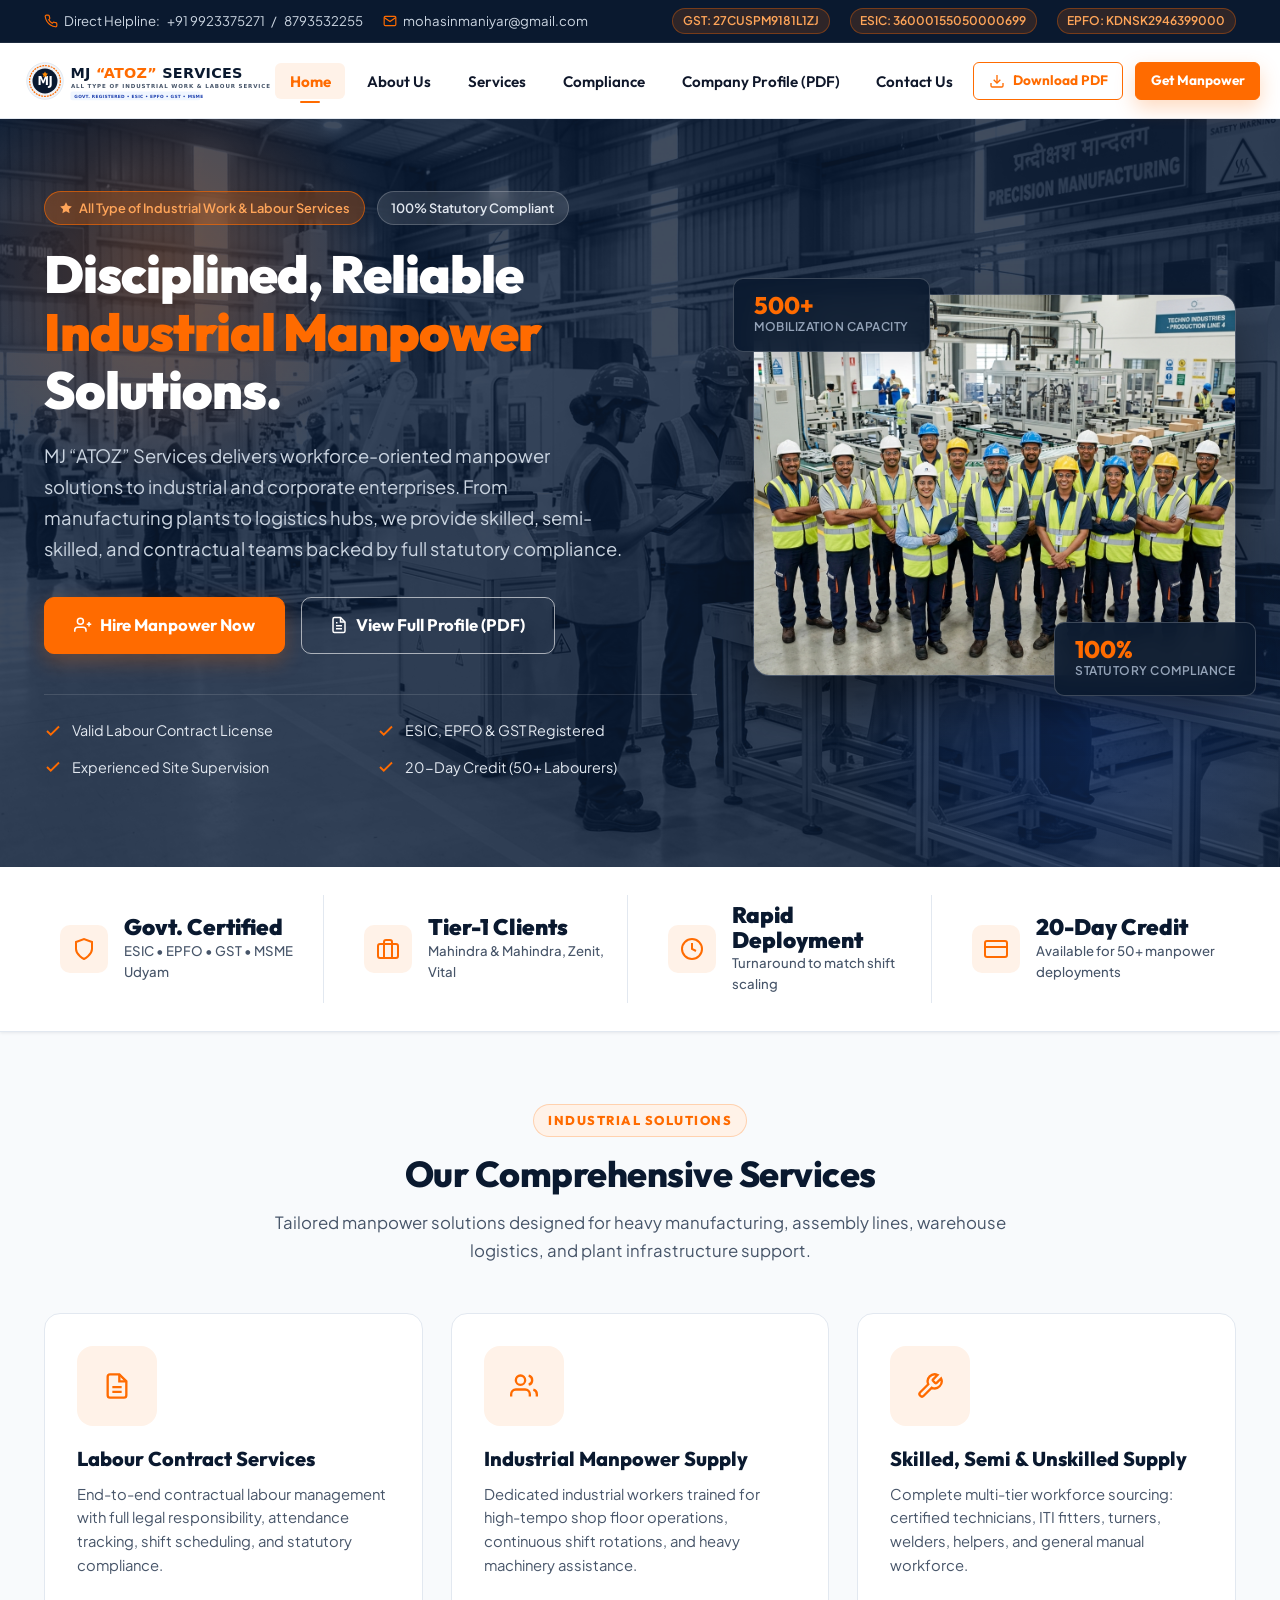
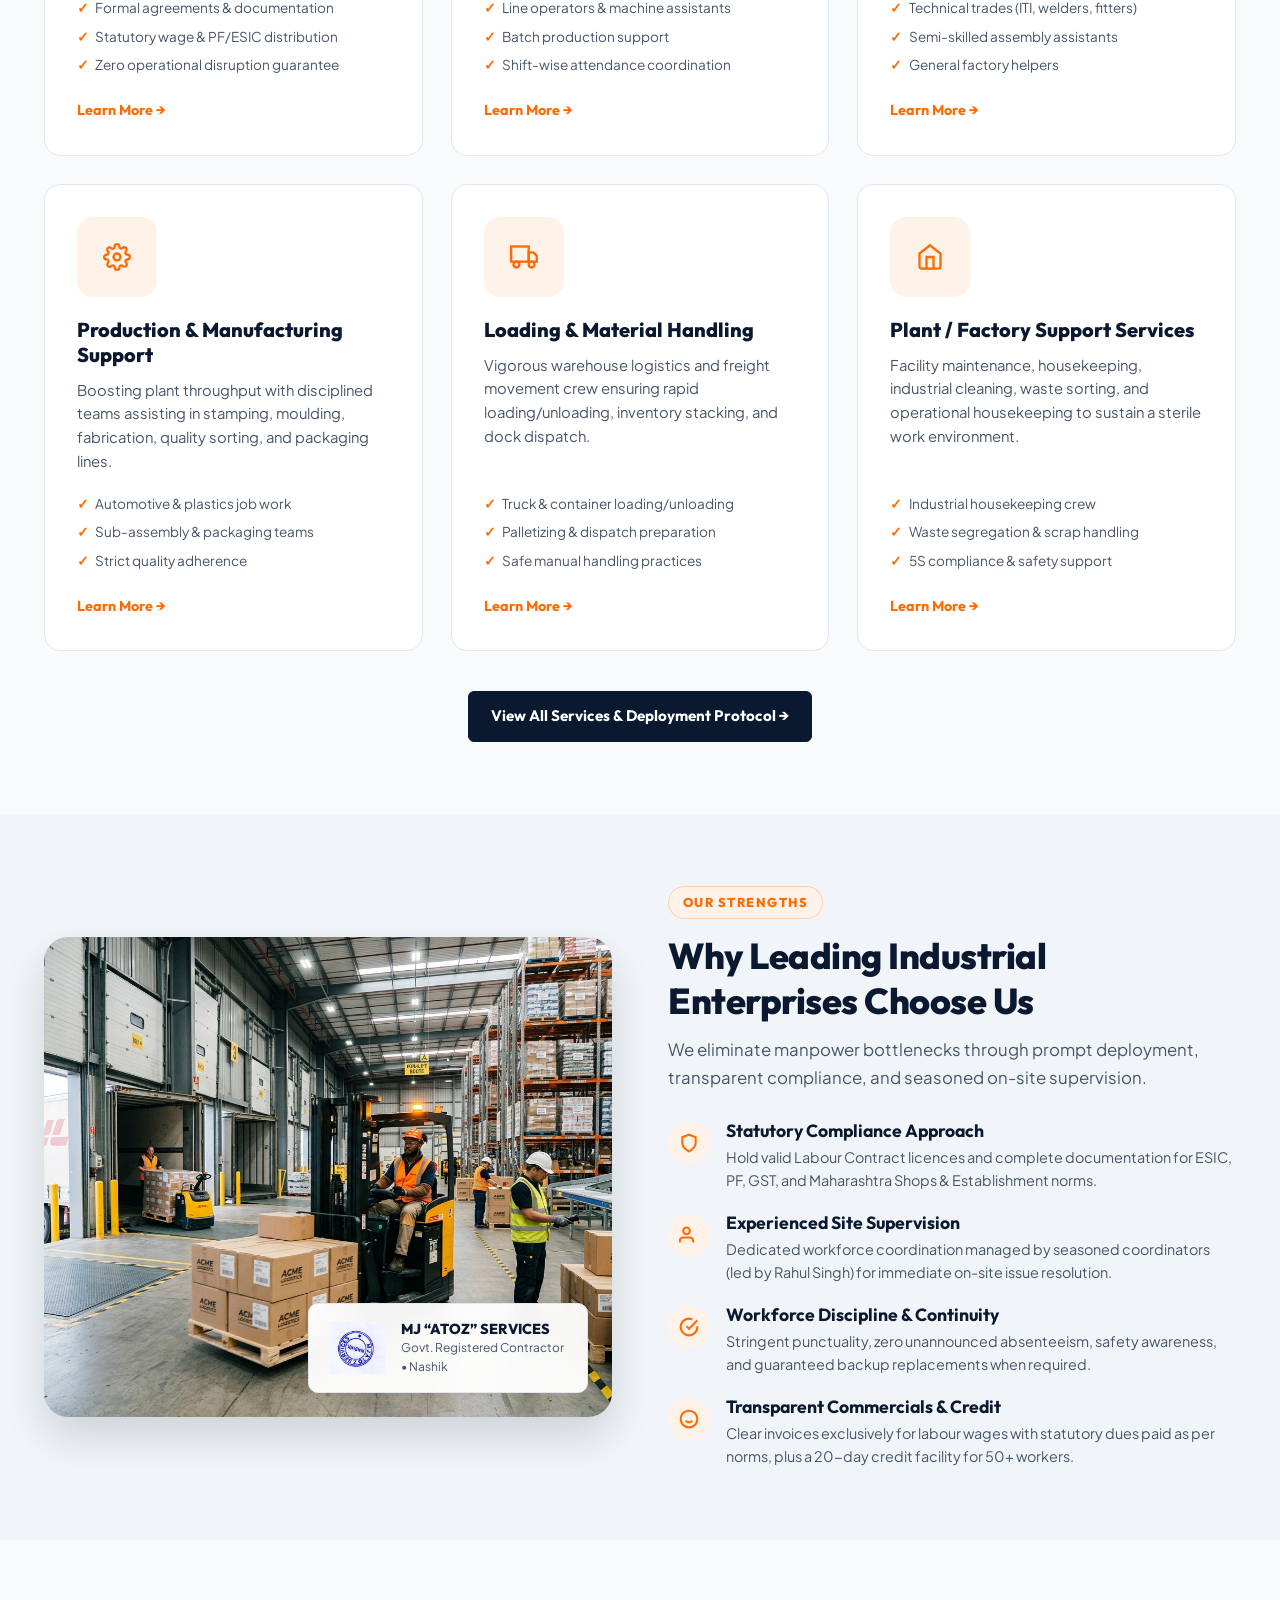
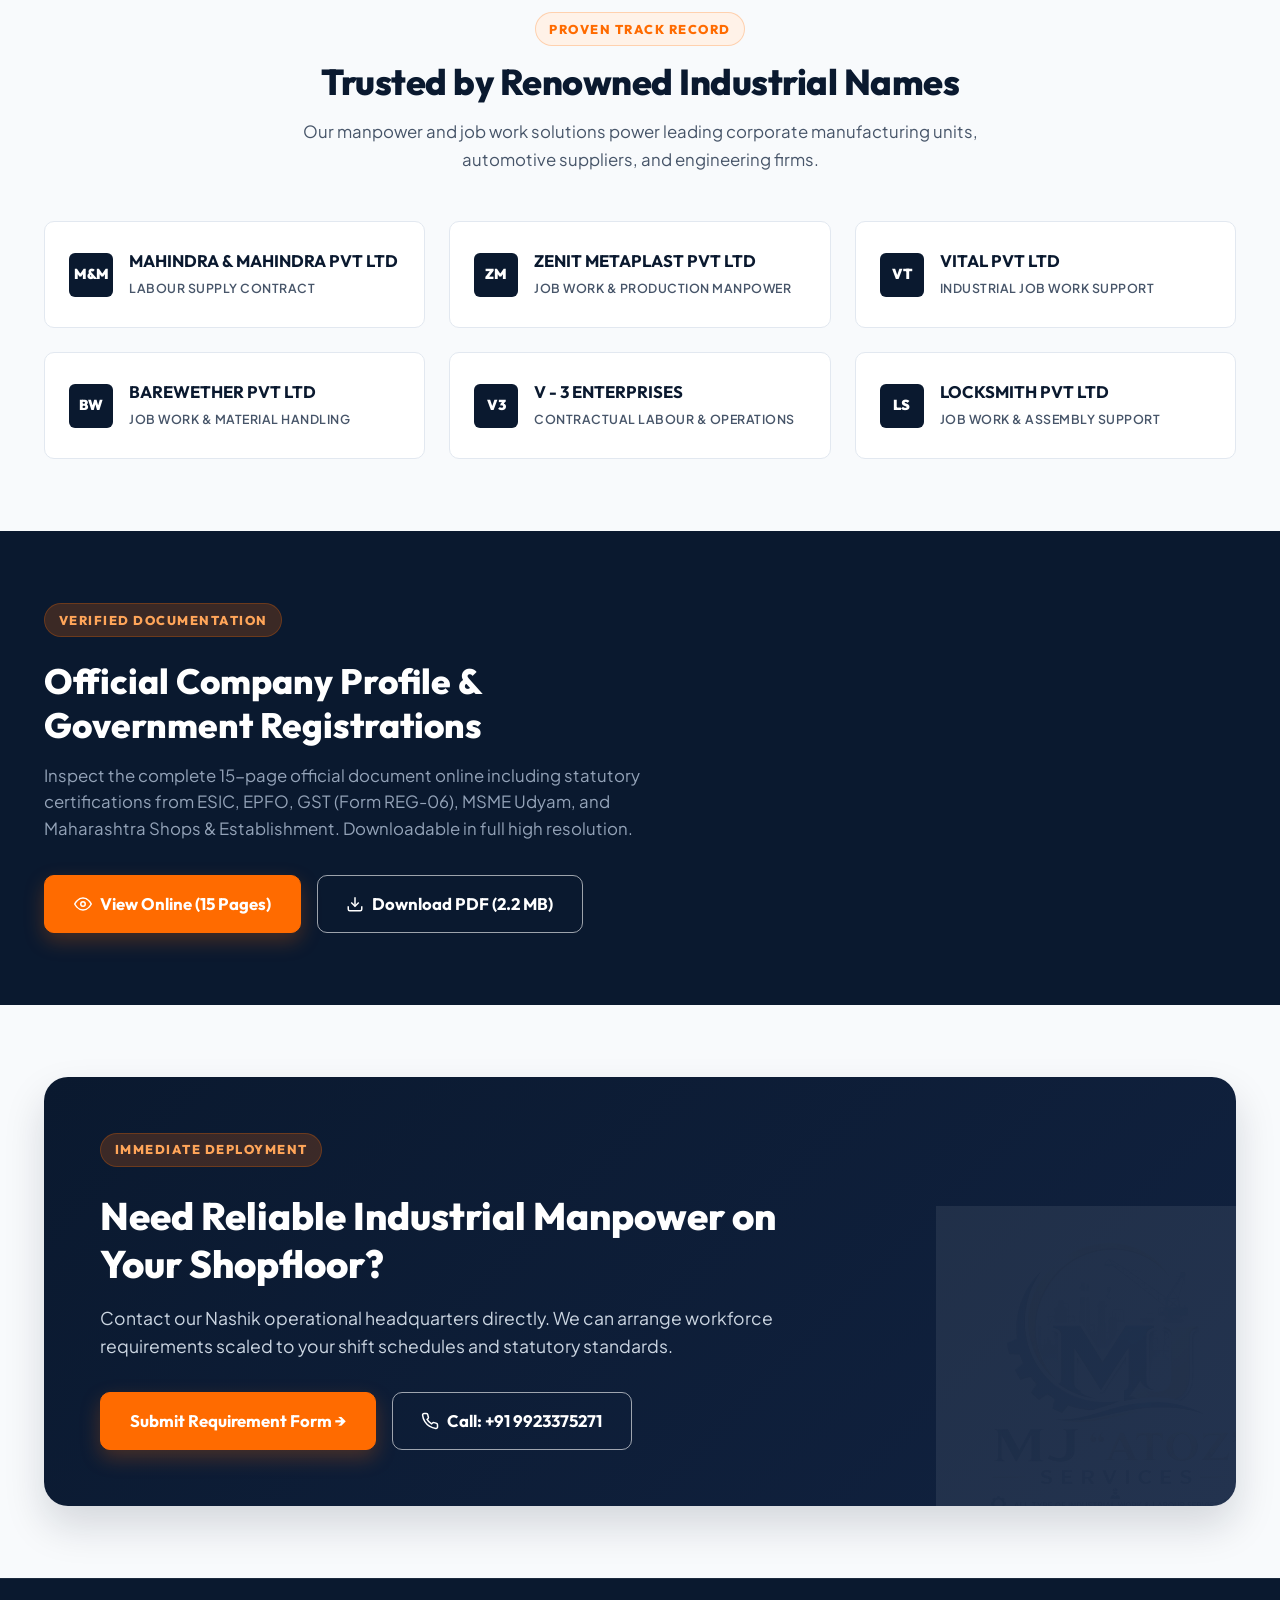
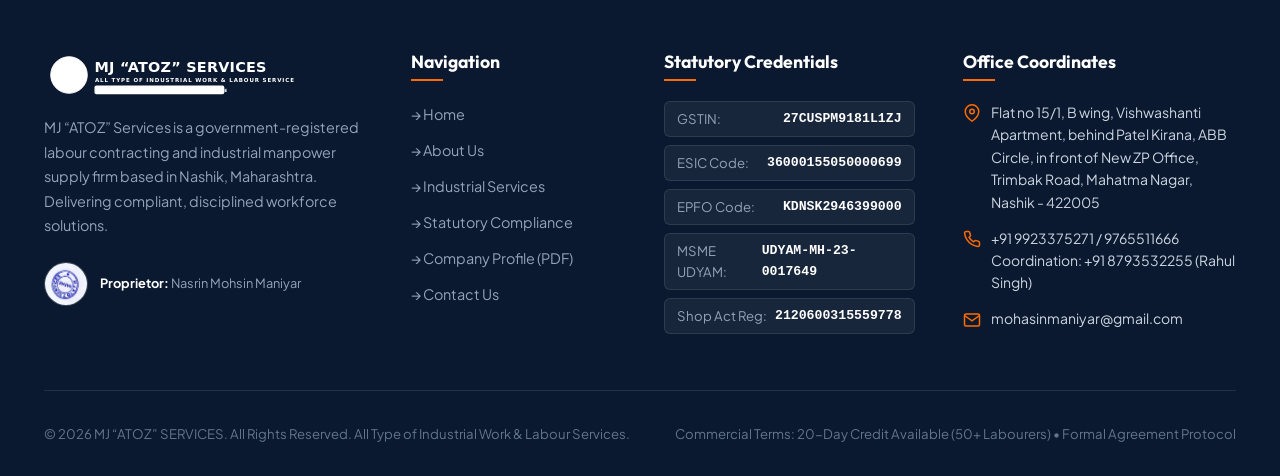
==== index.html @ 24a5f083 "first commit" ====
<!DOCTYPE html>
<html lang="en">
<head>
  <meta charset="UTF-8">
  <meta name="viewport" content="width=device-width, initial-scale=1.0">
  <title>MJ ATOZ SERVICES | All Type of Industrial Work &amp; Labour Services</title>
  <meta name="description" content="MJ ATOZ Services is a premier labour contract and manpower solutions provider based in Nashik, Maharashtra. Offering skilled, semi-skilled, manufacturing, material handling, and statutory compliant workforce.">
  <link rel="icon" type="image/svg+xml" href="assets/images/favicon.svg">
  <link rel="stylesheet" href="assets/css/style.css">
</head>
<body>

  <!-- Top Info Bar -->
  <div class="top-bar">
    <div class="container">
      <div class="top-bar-left">
        <span class="top-bar-item">
          <svg viewBox="0 0 24 24" fill="none" stroke="currentColor" stroke-width="2"><path d="M22 16.92v3a2 2 0 0 1-2.18 2 19.79 19.79 0 0 1-8.63-3.07 19.5 19.5 0 0 1-6-6 19.79 19.79 0 0 1-3.07-8.67A2 2 0 0 1 4.11 2h3a2 2 0 0 1 2 1.72 12.84 12.84 0 0 0 .7 2.81 2 2 0 0 1-.45 2.11L8.09 9.91a16 16 0 0 0 6 6l1.27-1.27a2 2 0 0 1 2.11-.45 12.84 12.84 0 0 0 2.81.7A2 2 0 0 1 22 16.92z"/></svg>
          Direct Helpline: <a href="tel:+919923375271">+91 9923375271</a> / <a href="tel:+918793532255">8793532255</a>
        </span>
        <span class="top-bar-item">
          <svg viewBox="0 0 24 24" fill="none" stroke="currentColor" stroke-width="2"><path d="M4 4h16c1.1 0 2 .9 2 2v12c0 1.1-.9 2-2 2H4c-1.1 0-2-.9-2-2V6c0-1.1.9-2 2-2z"/><polyline points="22,6 12,13 2,6"/></svg>
          <a href="mailto:mohasinmaniyar@gmail.com">mohasinmaniyar@gmail.com</a>
        </span>
      </div>
      <div class="top-bar-right">
        <span class="top-badge">GST: 27CUSPM9181L1ZJ</span>
        <span class="top-badge">ESIC: 36000155050000699</span>
        <span class="top-badge">EPFO: KDNSK2946399000</span>
      </div>
    </div>
  </div>

  <!-- Main Navigation -->
  <header class="site-header">
    <div class="container header-inner">
      <a href="index.html" class="brand-logo" aria-label="MJ ATOZ Services Home">
        <img src="assets/images/logo.svg" alt="MJ ATOZ Services Logo" width="260" height="50">
      </a>

      <nav aria-label="Main Navigation">
        <ul class="nav-menu">
          <li><a href="index.html" class="nav-link active">Home</a></li>
          <li><a href="about.html" class="nav-link">About Us</a></li>
          <li><a href="services.html" class="nav-link">Services</a></li>
          <li><a href="compliance.html" class="nav-link">Compliance</a></li>
          <li><a href="company-profile.html" class="nav-link">Company Profile (PDF)</a></li>
          <li><a href="contact.html" class="nav-link">Contact Us</a></li>
        </ul>
      </nav>

      <div class="nav-cta">
        <a href="assets/docs/MJ_AtoZ_Services_Company_Profile.pdf" download="MJ_AtoZ_Services_Company_Profile.pdf" class="btn btn-sm btn-outline-primary" title="Download Official PDF Profile">
          <svg width="16" height="16" viewBox="0 0 24 24" fill="none" stroke="currentColor" stroke-width="2"><path d="M21 15v4a2 2 0 0 1-2 2H5a2 2 0 0 1-2-2v-4"/><polyline points="7 10 12 15 17 10"/><line x1="12" y1="15" x2="12" y2="3"/></svg>
          Download PDF
        </a>
        <a href="contact.html" class="btn btn-sm btn-primary">Get Manpower</a>
      </div>

      <button type="button" class="mobile-nav-toggle" id="mobileToggle" aria-label="Open Navigation Menu">
        <svg viewBox="0 0 24 24" fill="none" stroke="currentColor" stroke-width="2"><line x1="3" y1="12" x2="21" y2="12"/><line x1="3" y1="6" x2="21" y2="6"/><line x1="3" y1="18" x2="21" y2="18"/></svg>
      </button>
    </div>
  </header>

  <!-- Mobile Navigation Drawer -->
  <div class="drawer-overlay" id="drawerOverlay"></div>
  <aside class="mobile-drawer" id="mobileDrawer">
    <div class="mobile-drawer-header">
      <img src="assets/images/logo.svg" alt="MJ ATOZ Services Logo" style="height: 38px;">
      <button class="mobile-close-btn" id="mobileClose" aria-label="Close Navigation Menu">&times;</button>
    </div>
    <ul class="mobile-nav-list">
      <li><a href="index.html" class="nav-link active">Home</a></li>
      <li><a href="about.html" class="nav-link">About Us</a></li>
      <li><a href="services.html" class="nav-link">Services</a></li>
      <li><a href="compliance.html" class="nav-link">Compliance &amp; Certificates</a></li>
      <li><a href="company-profile.html" class="nav-link">Company Profile (PDF)</a></li>
      <li><a href="contact.html" class="nav-link">Contact Us</a></li>
    </ul>
    <div style="margin-top: auto; display: flex; flex-direction: column; gap: 0.75rem;">
      <a href="assets/docs/MJ_AtoZ_Services_Company_Profile.pdf" download class="btn btn-outline-primary" style="width: 100%;">
        Download Company Profile (PDF)
      </a>
      <a href="contact.html" class="btn btn-primary" style="width: 100%;">
        Request Manpower
      </a>
    </div>
  </aside>

  <!-- Main Content -->
  <main>
    <!-- Hero Section -->
    <section class="hero-section">
      <img src="assets/images/hero-plant.jpg" alt="Industrial Manufacturing Floor" class="hero-bg-overlay">
      <div class="hero-glow-1"></div>
      <div class="hero-glow-2"></div>

      <div class="container hero-grid">
        <div class="hero-content">
          <div class="hero-badge-row">
            <span class="hero-badge highlight">
              <svg width="14" height="14" viewBox="0 0 24 24" fill="currentColor"><path d="M12 2l3.09 6.26L22 9.27l-5 4.87 1.18 6.88L12 17.77l-6.18 3.25L7 14.14 2 9.27l6.91-1.01L12 2z"/></svg>
              All Type of Industrial Work &amp; Labour Services
            </span>
            <span class="hero-badge">100% Statutory Compliant</span>
          </div>

          <h1 class="hero-title">
            Disciplined, Reliable <span>Industrial Manpower</span> Solutions.
          </h1>

          <p class="hero-desc">
            MJ “ATOZ” Services delivers workforce-oriented manpower solutions to industrial and corporate enterprises. From manufacturing plants to logistics hubs, we provide skilled, semi-skilled, and contractual teams backed by full statutory compliance.
          </p>

          <div class="hero-actions">
            <a href="contact.html" class="btn btn-lg btn-primary">
              <svg width="18" height="18" viewBox="0 0 24 24" fill="none" stroke="currentColor" stroke-width="2"><path d="M16 21v-2a4 4 0 0 0-4-4H5a4 4 0 0 0-4 4v2"/><circle cx="8.5" cy="7" r="4"/><line x1="20" y1="8" x2="20" y2="14"/><line x1="23" y1="11" x2="17" y2="11"/></svg>
              Hire Manpower Now
            </a>
            <a href="company-profile.html" class="btn btn-lg btn-outline-white">
              <svg width="18" height="18" viewBox="0 0 24 24" fill="none" stroke="currentColor" stroke-width="2"><path d="M14 2H6a2 2 0 0 0-2 2v16a2 2 0 0 0 2 2h12a2 2 0 0 0 2-2V8z"/><polyline points="14 2 14 8 20 8"/><line x1="16" y1="13" x2="8" y2="13"/><line x1="16" y1="17" x2="8" y2="17"/><polyline points="10 9 9 9 8 9"/></svg>
              View Full Profile (PDF)
            </a>
          </div>

          <div class="hero-features-list">
            <div class="hero-feat-item">
              <svg viewBox="0 0 24 24" fill="none" stroke="currentColor" stroke-width="2.5"><polyline points="20 6 9 17 4 12"/></svg>
              <span>Valid Labour Contract License</span>
            </div>
            <div class="hero-feat-item">
              <svg viewBox="0 0 24 24" fill="none" stroke="currentColor" stroke-width="2.5"><polyline points="20 6 9 17 4 12"/></svg>
              <span>ESIC, EPFO &amp; GST Registered</span>
            </div>
            <div class="hero-feat-item">
              <svg viewBox="0 0 24 24" fill="none" stroke="currentColor" stroke-width="2.5"><polyline points="20 6 9 17 4 12"/></svg>
              <span>Experienced Site Supervision</span>
            </div>
            <div class="hero-feat-item">
              <svg viewBox="0 0 24 24" fill="none" stroke="currentColor" stroke-width="2.5"><polyline points="20 6 9 17 4 12"/></svg>
              <span>20-Day Credit (50+ Labourers)</span>
            </div>
          </div>
        </div>

        <div class="hero-card-wrap">
          <div class="hero-float-badge top-left">
            <div class="float-stat-number">500+</div>
            <div class="float-stat-label">Mobilization Capacity</div>
          </div>

          <div class="hero-card-main">
            <img src="assets/images/workforce-team.jpg" alt="Skilled Workforce Team" width="600" height="380">
          </div>

          <div class="hero-float-badge bottom-right">
            <div class="float-stat-number">100%</div>
            <div class="float-stat-label">Statutory Compliance</div>
          </div>
        </div>
      </div>
    </section>

    <!-- Trust & Credibility Stats Strip -->
    <section class="trust-bar">
      <div class="container">
        <div class="stats-grid">
          <div class="stat-item">
            <div class="stat-icon">
              <svg viewBox="0 0 24 24" fill="none" stroke="currentColor" stroke-width="2"><path d="M12 22s8-4 8-10V5l-8-3-8 3v7c0 6 8 10 8 10z"/></svg>
            </div>
            <div class="stat-text">
              <h4>Govt. Certified</h4>
              <p>ESIC • EPFO • GST • MSME Udyam</p>
            </div>
          </div>

          <div class="stat-item">
            <div class="stat-icon">
              <svg viewBox="0 0 24 24" fill="none" stroke="currentColor" stroke-width="2"><rect x="2" y="7" width="20" height="14" rx="2" ry="2"/><path d="M16 21V5a2 2 0 0 0-2-2h-4a2 2 0 0 0-2 2v16"/></svg>
            </div>
            <div class="stat-text">
              <h4>Tier-1 Clients</h4>
              <p>Mahindra &amp; Mahindra, Zenit, Vital</p>
            </div>
          </div>

          <div class="stat-item">
            <div class="stat-icon">
              <svg viewBox="0 0 24 24" fill="none" stroke="currentColor" stroke-width="2"><circle cx="12" cy="12" r="10"/><polyline points="12 6 12 12 16 14"/></svg>
            </div>
            <div class="stat-text">
              <h4>Rapid Deployment</h4>
              <p>Turnaround to match shift scaling</p>
            </div>
          </div>

          <div class="stat-item">
            <div class="stat-icon">
              <svg viewBox="0 0 24 24" fill="none" stroke="currentColor" stroke-width="2"><rect x="1" y="4" width="22" height="16" rx="2" ry="2"/><line x1="1" y1="10" x2="23" y2="10"/></svg>
            </div>
            <div class="stat-text">
              <h4>20-Day Credit</h4>
              <p>Available for 50+ manpower deployments</p>
            </div>
          </div>
        </div>
      </div>
    </section>

    <!-- Services Overview Section -->
    <section class="py-section">
      <div class="container">
        <div class="section-header">
          <span class="section-tag">Industrial Solutions</span>
          <h2 class="section-title">Our Comprehensive Services</h2>
          <p class="section-subtitle">
            Tailored manpower solutions designed for heavy manufacturing, assembly lines, warehouse logistics, and plant infrastructure support.
          </p>
        </div>

        <div class="services-grid">
          <!-- 1. Labour Contract Services -->
          <div class="service-card">
            <div class="service-icon-box">
              <svg viewBox="0 0 24 24" fill="none" stroke="currentColor" stroke-width="2"><path d="M14 2H6a2 2 0 0 0-2 2v16a2 2 0 0 0 2 2h12a2 2 0 0 0 2-2V8z"/><polyline points="14 2 14 8 20 8"/><line x1="16" y1="13" x2="8" y2="13"/><line x1="16" y1="17" x2="8" y2="17"/></svg>
            </div>
            <h3>Labour Contract Services</h3>
            <p>End-to-end contractual labour management with full legal responsibility, attendance tracking, shift scheduling, and statutory compliance.</p>
            <ul class="service-bullets">
              <li>Formal agreements &amp; documentation</li>
              <li>Statutory wage &amp; PF/ESIC distribution</li>
              <li>Zero operational disruption guarantee</li>
            </ul>
            <a href="services.html#labour-contract" class="service-link">Learn More &rarr;</a>
          </div>

          <!-- 2. Industrial Manpower Supply -->
          <div class="service-card">
            <div class="service-icon-box">
              <svg viewBox="0 0 24 24" fill="none" stroke="currentColor" stroke-width="2"><path d="M17 21v-2a4 4 0 0 0-4-4H5a4 4 0 0 0-4 4v2"/><circle cx="9" cy="7" r="4"/><path d="M23 21v-2a4 4 0 0 0-3-3.87"/><path d="M16 3.13a4 4 0 0 1 0 7.75"/></svg>
            </div>
            <h3>Industrial Manpower Supply</h3>
            <p>Dedicated industrial workers trained for high-tempo shop floor operations, continuous shift rotations, and heavy machinery assistance.</p>
            <ul class="service-bullets">
              <li>Line operators &amp; machine assistants</li>
              <li>Batch production support</li>
              <li>Shift-wise attendance coordination</li>
            </ul>
            <a href="services.html#industrial-manpower" class="service-link">Learn More &rarr;</a>
          </div>

          <!-- 3. Skilled, Semi & Unskilled -->
          <div class="service-card">
            <div class="service-icon-box">
              <svg viewBox="0 0 24 24" fill="none" stroke="currentColor" stroke-width="2"><path d="M14.7 6.3a1 1 0 0 0 0 1.4l1.6 1.6a1 1 0 0 0 1.4 0l3.77-3.77a6 6 0 0 1-7.94 7.94l-6.91 6.91a2.12 2.12 0 0 1-3-3l6.91-6.91a6 6 0 0 1 7.94-7.94l-3.76 3.76z"/></svg>
            </div>
            <h3>Skilled, Semi &amp; Unskilled Supply</h3>
            <p>Complete multi-tier workforce sourcing: certified technicians, ITI fitters, turners, welders, helpers, and general manual workforce.</p>
            <ul class="service-bullets">
              <li>Technical trades (ITI, welders, fitters)</li>
              <li>Semi-skilled assembly assistants</li>
              <li>General factory helpers</li>
            </ul>
            <a href="services.html#skilled-manpower" class="service-link">Learn More &rarr;</a>
          </div>

          <!-- 4. Production & Manufacturing Support -->
          <div class="service-card">
            <div class="service-icon-box">
              <svg viewBox="0 0 24 24" fill="none" stroke="currentColor" stroke-width="2"><circle cx="12" cy="12" r="3"/><path d="M19.4 15a1.65 1.65 0 0 0 .33 1.82l.06.06a2 2 0 0 1 0 2.83 2 2 0 0 1-2.83 0l-.06-.06a1.65 1.65 0 0 0-1.82-.33 1.65 1.65 0 0 0-1 1.51V21a2 2 0 0 1-2 2 2 2 0 0 1-2-2v-.09A1.65 1.65 0 0 0 9 19.4a1.65 1.65 0 0 0-1.82.33l-.06.06a2 2 0 0 1-2.83 0 2 2 0 0 1 0-2.83l.06-.06a1.65 1.65 0 0 0 .33-1.82 1.65 1.65 0 0 0-1.51-1H3a2 2 0 0 1-2-2 2 2 0 0 1 2-2h.09A1.65 1.65 0 0 0 4.6 9a1.65 1.65 0 0 0-.33-1.82l-.06-.06a2 2 0 0 1 0-2.83 2 2 0 0 1 2.83 0l.06.06a1.65 1.65 0 0 0 1.82.33H9a1.65 1.65 0 0 0 1-1.51V3a2 2 0 0 1 2-2 2 2 0 0 1 2 2v.09a1.65 1.65 0 0 0 1 1.51 1.65 1.65 0 0 0 1.82-.33l.06-.06a2 2 0 0 1 2.83 0 2 2 0 0 1 0 2.83l-.06.06a1.65 1.65 0 0 0-.33 1.82V9a1.65 1.65 0 0 0 1.51 1H21a2 2 0 0 1 2 2 2 2 0 0 1-2 2h-.09a1.65 1.65 0 0 0-1.51 1z"/></svg>
            </div>
            <h3>Production &amp; Manufacturing Support</h3>
            <p>Boosting plant throughput with disciplined teams assisting in stamping, moulding, fabrication, quality sorting, and packaging lines.</p>
            <ul class="service-bullets">
              <li>Automotive &amp; plastics job work</li>
              <li>Sub-assembly &amp; packaging teams</li>
              <li>Strict quality adherence</li>
            </ul>
            <a href="services.html#manufacturing-support" class="service-link">Learn More &rarr;</a>
          </div>

          <!-- 5. Loading, Unloading & Material Handling -->
          <div class="service-card">
            <div class="service-icon-box">
              <svg viewBox="0 0 24 24" fill="none" stroke="currentColor" stroke-width="2"><rect x="1" y="3" width="15" height="13"/><polygon points="16 8 20 8 23 11 23 16 16 16 16 8"/><circle cx="5.5" cy="18.5" r="2.5"/><circle cx="18.5" cy="18.5" r="2.5"/></svg>
            </div>
            <h3>Loading &amp; Material Handling</h3>
            <p>Vigorous warehouse logistics and freight movement crew ensuring rapid loading/unloading, inventory stacking, and dock dispatch.</p>
            <ul class="service-bullets">
              <li>Truck &amp; container loading/unloading</li>
              <li>Palletizing &amp; dispatch preparation</li>
              <li>Safe manual handling practices</li>
            </ul>
            <a href="services.html#material-handling" class="service-link">Learn More &rarr;</a>
          </div>

          <!-- 6. Plant & Factory Support -->
          <div class="service-card">
            <div class="service-icon-box">
              <svg viewBox="0 0 24 24" fill="none" stroke="currentColor" stroke-width="2"><path d="M3 9l9-7 9 7v11a2 2 0 0 1-2 2H5a2 2 0 0 1-2-2z"/><polyline points="9 22 9 12 15 12 15 22"/></svg>
            </div>
            <h3>Plant / Factory Support Services</h3>
            <p>Facility maintenance, housekeeping, industrial cleaning, waste sorting, and operational housekeeping to sustain a sterile work environment.</p>
            <ul class="service-bullets">
              <li>Industrial housekeeping crew</li>
              <li>Waste segregation &amp; scrap handling</li>
              <li>5S compliance &amp; safety support</li>
            </ul>
            <a href="services.html#factory-support" class="service-link">Learn More &rarr;</a>
          </div>
        </div>

        <div style="text-align: center; margin-top: 2.5rem;">
          <a href="services.html" class="btn btn-secondary">
            View All Services &amp; Deployment Protocol &rarr;
          </a>
        </div>
      </div>
    </section>

    <!-- Why Choose MJ ATOZ Services -->
    <section class="py-section bg-alt">
      <div class="container">
        <div class="why-grid">
          <div class="why-image-wrap">
            <img src="assets/images/logistics-warehouse.jpg" alt="Logistics & Operations Facility" width="560" height="480">
            <div class="why-stamp-card">
              <img src="assets/branding/mj-official-stamp.jpeg" alt="Official Nashik Seal" width="56" height="56">
              <div>
                <h5>MJ “ATOZ” SERVICES</h5>
                <p>Govt. Registered Contractor • Nashik</p>
              </div>
            </div>
          </div>

          <div class="why-content">
            <span class="section-tag">Our Strengths</span>
            <h2 class="section-title">Why Leading Industrial Enterprises Choose Us</h2>
            <p class="section-subtitle">
              We eliminate manpower bottlenecks through prompt deployment, transparent compliance, and seasoned on-site supervision.
            </p>

            <div class="strengths-list">
              <div class="strength-item">
                <div class="strength-icon">
                  <svg viewBox="0 0 24 24" fill="none" stroke="currentColor" stroke-width="2.5"><path d="M12 22s8-4 8-10V5l-8-3-8 3v7c0 6 8 10 8 10z"/></svg>
                </div>
                <div class="strength-text">
                  <h4>Statutory Compliance Approach</h4>
                  <p>Hold valid Labour Contract licences and complete documentation for ESIC, PF, GST, and Maharashtra Shops &amp; Establishment norms.</p>
                </div>
              </div>

              <div class="strength-item">
                <div class="strength-icon">
                  <svg viewBox="0 0 24 24" fill="none" stroke="currentColor" stroke-width="2.5"><path d="M17 21v-2a4 4 0 0 0-4-4H5a4 4 0 0 0-4 4v2"/><circle cx="9" cy="7" r="4"/></svg>
                </div>
                <div class="strength-text">
                  <h4>Experienced Site Supervision</h4>
                  <p>Dedicated workforce coordination managed by seasoned coordinators (led by Rahul Singh) for immediate on-site issue resolution.</p>
                </div>
              </div>

              <div class="strength-item">
                <div class="strength-icon">
                  <svg viewBox="0 0 24 24" fill="none" stroke="currentColor" stroke-width="2.5"><path d="M22 11.08V12a10 10 0 1 1-5.93-9.14"/><polyline points="22 4 12 14.01 9 11.01"/></svg>
                </div>
                <div class="strength-text">
                  <h4>Workforce Discipline &amp; Continuity</h4>
                  <p>Stringent punctuality, zero unannounced absenteeism, safety awareness, and guaranteed backup replacements when required.</p>
                </div>
              </div>

              <div class="strength-item">
                <div class="strength-icon">
                  <svg viewBox="0 0 24 24" fill="none" stroke="currentColor" stroke-width="2.5"><circle cx="12" cy="12" r="10"/><path d="M8 14s1.5 2 4 2 4-2 4-2"/><line x1="9" y1="9" x2="9.01" y2="9"/><line x1="15" y1="9" x2="15.01" y2="9"/></svg>
                </div>
                <div class="strength-text">
                  <h4>Transparent Commercials &amp; Credit</h4>
                  <p>Clear invoices exclusively for labour wages with statutory dues paid as per norms, plus a 20-day credit facility for 50+ workers.</p>
                </div>
              </div>
            </div>
          </div>
        </div>
      </div>
    </section>

    <!-- Client Showcase Track Record -->
    <section class="py-section">
      <div class="container">
        <div class="section-header">
          <span class="section-tag">Proven Track Record</span>
          <h2 class="section-title">Trusted by Renowned Industrial Names</h2>
          <p class="section-subtitle">
            Our manpower and job work solutions power leading corporate manufacturing units, automotive suppliers, and engineering firms.
          </p>
        </div>

        <div class="clients-grid">
          <div class="client-box">
            <div class="client-tag">M&amp;M</div>
            <div class="client-info">
              <h4>MAHINDRA &amp; MAHINDRA PVT LTD</h4>
              <span>Labour Supply Contract</span>
            </div>
          </div>

          <div class="client-box">
            <div class="client-tag">ZM</div>
            <div class="client-info">
              <h4>ZENIT METAPLAST PVT LTD</h4>
              <span>Job Work &amp; Production Manpower</span>
            </div>
          </div>

          <div class="client-box">
            <div class="client-tag">VT</div>
            <div class="client-info">
              <h4>VITAL PVT LTD</h4>
              <span>Industrial Job Work Support</span>
            </div>
          </div>

          <div class="client-box">
            <div class="client-tag">BW</div>
            <div class="client-info">
              <h4>BAREWETHER PVT LTD</h4>
              <span>Job Work &amp; Material Handling</span>
            </div>
          </div>

          <div class="client-box">
            <div class="client-tag">V3</div>
            <div class="client-info">
              <h4>V - 3 ENTERPRISES</h4>
              <span>Contractual Labour &amp; Operations</span>
            </div>
          </div>

          <div class="client-box">
            <div class="client-tag">LS</div>
            <div class="client-info">
              <h4>LOCKSMITH PVT LTD</h4>
              <span>Job Work &amp; Assembly Support</span>
            </div>
          </div>
        </div>
      </div>
    </section>

    <!-- Interactive PDF Feature Banner -->
    <section class="py-section bg-dark">
      <div class="container">
        <div style="display: flex; justify-content: space-between; align-items: center; flex-wrap: wrap; gap: 2rem;">
          <div style="max-width: 650px;">
            <span class="section-tag" style="background: rgba(255, 107, 0, 0.2); color: #FFA559;">Verified Documentation</span>
            <h2 style="font-size: 2.2rem; color: #FFFFFF; margin: 0.5rem 0 1rem;">Official Company Profile &amp; Government Registrations</h2>
            <p style="color: #94A3B8; font-size: 1.05rem; line-height: 1.6;">
              Inspect the complete 15-page official document online including statutory certifications from ESIC, EPFO, GST (Form REG-06), MSME Udyam, and Maharashtra Shops &amp; Establishment. Downloadable in full high resolution.
            </p>
          </div>

          <div style="display: flex; gap: 1rem; flex-wrap: wrap;">
            <a href="company-profile.html" class="btn btn-lg btn-primary">
              <svg width="18" height="18" viewBox="0 0 24 24" fill="none" stroke="currentColor" stroke-width="2"><path d="M1 12s4-8 11-8 11 8 11 8-4 8-11 8-11-8-11-8z"/><circle cx="12" cy="12" r="3"/></svg>
              View Online (15 Pages)
            </a>
            <a href="assets/docs/MJ_AtoZ_Services_Company_Profile.pdf" download class="btn btn-lg btn-outline-white">
              <svg width="18" height="18" viewBox="0 0 24 24" fill="none" stroke="currentColor" stroke-width="2"><path d="M21 15v4a2 2 0 0 1-2 2H5a2 2 0 0 1-2-2v-4"/><polyline points="7 10 12 15 17 10"/><line x1="12" y1="15" x2="12" y2="3"/></svg>
              Download PDF (2.2 MB)
            </a>
          </div>
        </div>
      </div>
    </section>

    <!-- Quick Inquiry / Contact CTA -->
    <section class="py-section">
      <div class="container">
        <div style="background: linear-gradient(135deg, #0A192F 0%, #112240 100%); border-radius: var(--radius-xl); padding: 3.5rem; color: #FFFFFF; position: relative; overflow: hidden; box-shadow: var(--shadow-xl);">
          <div style="position: absolute; right: -50px; bottom: -50px; opacity: 0.08; width: 350px; height: 350px; pointer-events: none;">
            <img src="assets/branding/mj-logo-graphic.jpeg" alt="Watermark" style="width: 100%; height: 100%; object-fit: contain;">
          </div>
          
          <div style="position: relative; z-index: 2; max-width: 700px;">
            <span class="section-tag" style="background: rgba(255, 107, 0, 0.2); color: #FFA559;">Immediate Deployment</span>
            <h2 style="font-size: 2.4rem; color: #FFFFFF; margin: 0.75rem 0 1rem;">Need Reliable Industrial Manpower on Your Shopfloor?</h2>
            <p style="color: #CBD5E1; font-size: 1.1rem; line-height: 1.6; margin-bottom: 2rem;">
              Contact our Nashik operational headquarters directly. We can arrange workforce requirements scaled to your shift schedules and statutory standards.
            </p>
            <div style="display: flex; gap: 1rem; flex-wrap: wrap;">
              <a href="contact.html" class="btn btn-lg btn-primary">
                Submit Requirement Form &rarr;
              </a>
              <a href="tel:+919923375271" class="btn btn-lg btn-outline-white">
                <svg width="18" height="18" viewBox="0 0 24 24" fill="none" stroke="currentColor" stroke-width="2"><path d="M22 16.92v3a2 2 0 0 1-2.18 2 19.79 19.79 0 0 1-8.63-3.07 19.5 19.5 0 0 1-6-6 19.79 19.79 0 0 1-3.07-8.67A2 2 0 0 1 4.11 2h3a2 2 0 0 1 2 1.72 12.84 12.84 0 0 0 .7 2.81 2 2 0 0 1-.45 2.11L8.09 9.91a16 16 0 0 0 6 6l1.27-1.27a2 2 0 0 1 2.11-.45 12.84 12.84 0 0 0 2.81.7A2 2 0 0 1 22 16.92z"/></svg>
                Call: +91 9923375271
              </a>
            </div>
          </div>
        </div>
      </div>
    </section>
  </main>

  <!-- Site Footer -->
  <footer class="site-footer">
    <div class="container">
      <div class="footer-grid">
        <!-- Brand Info -->
        <div class="footer-brand">
          <img src="assets/images/logo.svg" alt="MJ ATOZ Services" style="height: 48px; filter: brightness(0) invert(1);">
          <p>
            MJ “ATOZ” Services is a government-registered labour contracting and industrial manpower supply firm based in Nashik, Maharashtra. Delivering compliant, disciplined workforce solutions.
          </p>
          <div style="display: flex; align-items: center; gap: 0.75rem; margin-top: 1rem;">
            <img src="assets/branding/mj-official-stamp.jpeg" alt="Official Seal" style="width: 44px; height: 44px; border-radius: var(--radius-full); border: 1px solid rgba(255, 255, 255, 0.2);">
            <div style="font-size: 0.8rem; color: #94A3B8;">
              <strong style="color: #FFFFFF;">Proprietor:</strong> Nasrin Mohsin Maniyar
            </div>
          </div>
        </div>

        <!-- Quick Links -->
        <div class="footer-col">
          <h4>Navigation</h4>
          <ul class="footer-links">
            <li><a href="index.html">&rarr; Home</a></li>
            <li><a href="about.html">&rarr; About Us</a></li>
            <li><a href="services.html">&rarr; Industrial Services</a></li>
            <li><a href="compliance.html">&rarr; Statutory Compliance</a></li>
            <li><a href="company-profile.html">&rarr; Company Profile (PDF)</a></li>
            <li><a href="contact.html">&rarr; Contact Us</a></li>
          </ul>
        </div>

        <!-- Statutory Numbers -->
        <div class="footer-col">
          <h4>Statutory Credentials</h4>
          <div class="footer-compliance-pills">
            <div class="compliance-pill">
              <span>GSTIN:</span>
              <strong>27CUSPM9181L1ZJ</strong>
            </div>
            <div class="compliance-pill">
              <span>ESIC Code:</span>
              <strong>36000155050000699</strong>
            </div>
            <div class="compliance-pill">
              <span>EPFO Code:</span>
              <strong>KDNSK2946399000</strong>
            </div>
            <div class="compliance-pill">
              <span>MSME UDYAM:</span>
              <strong>UDYAM-MH-23-0017649</strong>
            </div>
            <div class="compliance-pill">
              <span>Shop Act Reg:</span>
              <strong>2120600315559778</strong>
            </div>
          </div>
        </div>

        <!-- Registered Office Coordinates -->
        <div class="footer-col">
          <h4>Office Coordinates</h4>
          <ul class="footer-contact-list">
            <li class="footer-contact-item">
              <svg viewBox="0 0 24 24" fill="none" stroke="currentColor" stroke-width="2"><path d="M21 10c0 7-9 13-9 13s-9-6-9-13a9 9 0 0 1 18 0z"/><circle cx="12" cy="10" r="3"/></svg>
              <span>
                Flat no 15/1, B wing, Vishwashanti Apartment, behind Patel Kirana, ABB Circle, in front of New ZP Office, Trimbak Road, Mahatma Nagar, Nashik - 422005
              </span>
            </li>
            <li class="footer-contact-item">
              <svg viewBox="0 0 24 24" fill="none" stroke="currentColor" stroke-width="2"><path d="M22 16.92v3a2 2 0 0 1-2.18 2 19.79 19.79 0 0 1-8.63-3.07 19.5 19.5 0 0 1-6-6 19.79 19.79 0 0 1-3.07-8.67A2 2 0 0 1 4.11 2h3a2 2 0 0 1 2 1.72 12.84 12.84 0 0 0 .7 2.81 2 2 0 0 1-.45 2.11L8.09 9.91a16 16 0 0 0 6 6l1.27-1.27a2 2 0 0 1 2.11-.45 12.84 12.84 0 0 0 2.81.7A2 2 0 0 1 22 16.92z"/></svg>
              <span>
                <a href="tel:+919923375271">+91 9923375271</a> / <a href="tel:+919765511666">9765511666</a><br>
                Coordination: <a href="tel:+918793532255">+91 8793532255</a> (Rahul Singh)
              </span>
            </li>
            <li class="footer-contact-item">
              <svg viewBox="0 0 24 24" fill="none" stroke="currentColor" stroke-width="2"><path d="M4 4h16c1.1 0 2 .9 2 2v12c0 1.1-.9 2-2 2H4c-1.1 0-2-.9-2-2V6c0-1.1.9-2 2-2z"/><polyline points="22,6 12,13 2,6"/></svg>
              <span>
                <a href="mailto:mohasinmaniyar@gmail.com">mohasinmaniyar@gmail.com</a>
              </span>
            </li>
          </ul>
        </div>
      </div>

      <div class="footer-bottom">
        <div>
          &copy; 2026 MJ “ATOZ” SERVICES. All Rights Reserved. All Type of Industrial Work &amp; Labour Services.
        </div>
        <div>
          Commercial Terms: 20-Day Credit Available (50+ Labourers) • Formal Agreement Protocol
        </div>
      </div>
    </div>
  </footer>

  <script src="assets/js/main.js"></script>
</body>
</html>
---- assets/css/style.css ----
/* ==========================================================================
   MJ "ATOZ" SERVICES - Design System & Stylesheet
   All Type of Industrial Work & Labour Services
   ========================================================================== */

@import url('https://fonts.googleapis.com/css2?family=Outfit:wght@400;500;600;700;800;900&family=Plus+Jakarta+Sans:wght@400;500;600;700;800&display=swap');

:root {
  /* Color Palette */
  --color-primary: #FF6B00;
  --color-primary-dark: #D95700;
  --color-primary-light: #FFF2E8;
  --color-secondary: #0A192F;
  --color-secondary-light: #112240;
  --color-secondary-lighter: #233554;
  --color-accent: #2563EB;
  --color-accent-light: #EFF6FF;
  --color-success: #10B981;
  --color-warning: #F59E0B;
  
  /* Neutrals */
  --bg-body: #F8FAFC;
  --bg-surface: #FFFFFF;
  --bg-surface-alt: #F1F5F9;
  --border-color: #E2E8F0;
  --border-color-dark: #CBD5E1;
  --text-main: #0F172A;
  --text-muted: #475569;
  --text-light: #94A3B8;
  --text-white: #FFFFFF;
  
  /* Typography */
  --font-heading: 'Outfit', -apple-system, BlinkMacSystemFont, 'Segoe UI', Roboto, sans-serif;
  --font-body: 'Plus Jakarta Sans', -apple-system, BlinkMacSystemFont, 'Segoe UI', Roboto, sans-serif;
  
  /* Spacing & Layout */
  --container-max: 1240px;
  --radius-sm: 6px;
  --radius-md: 10px;
  --radius-lg: 16px;
  --radius-xl: 24px;
  --radius-full: 9999px;
  
  /* Shadows */
  --shadow-sm: 0 1px 3px rgba(15, 23, 42, 0.08);
  --shadow-md: 0 4px 12px rgba(15, 23, 42, 0.08);
  --shadow-lg: 0 10px 25px rgba(15, 23, 42, 0.1);
  --shadow-xl: 0 20px 40px rgba(15, 23, 42, 0.15);
  --shadow-orange: 0 8px 20px rgba(255, 107, 0, 0.25);
  
  /* Transitions */
  --transition-fast: 0.15s ease;
  --transition-normal: 0.25s ease;
  --transition-slow: 0.4s ease;
}

/* Reset & Base Setup */
*, *::before, *::after {
  box-sizing: border-box;
  margin: 0;
  padding: 0;
}

html {
  scroll-behavior: smooth;
  font-size: 16px;
  max-width: 100%;
  overflow-x: hidden;
}

body {
  font-family: var(--font-body);
  background-color: var(--bg-body);
  color: var(--text-main);
  line-height: 1.6;
  -webkit-font-smoothing: antialiased;
  -moz-osx-font-smoothing: grayscale;
  max-width: 100%;
  overflow-x: hidden;
  display: flex;
  flex-direction: column;
  min-height: 100vh;
}

a {
  color: inherit;
  text-decoration: none;
  transition: color var(--transition-fast);
}

img {
  max-width: 100%;
  height: auto;
  display: block;
}

button, input, select, textarea {
  font: inherit;
}

/* Container */
.container {
  width: 100%;
  max-width: var(--container-max);
  margin: 0 auto;
  padding: 0 1.5rem;
}

/* ==========================================================================
   Header & Navigation
   ========================================================================== */

/* Top Info Strip */
.top-bar {
  background-color: var(--color-secondary);
  color: #CBD5E1;
  font-size: 0.825rem;
  padding: 0.5rem 0;
  border-bottom: 1px solid rgba(255, 255, 255, 0.08);
}

.top-bar .container {
  display: flex;
  justify-content: space-between;
  align-items: center;
  flex-wrap: wrap;
  gap: 0.75rem;
}

.top-bar-left, .top-bar-right {
  display: flex;
  align-items: center;
  gap: 1.25rem;
  flex-wrap: wrap;
}

.top-bar-item {
  display: inline-flex;
  align-items: center;
  gap: 0.4rem;
}

.top-bar-item svg {
  width: 14px;
  height: 14px;
  color: var(--color-primary);
  flex-shrink: 0;
}

.top-bar a:hover {
  color: var(--color-primary);
}

.top-badge {
  display: inline-flex;
  align-items: center;
  gap: 0.35rem;
  background: rgba(255, 107, 0, 0.15);
  border: 1px solid rgba(255, 107, 0, 0.35);
  color: #FFA559;
  padding: 0.15rem 0.6rem;
  border-radius: var(--radius-full);
  font-size: 0.75rem;
  font-weight: 600;
}

/* Main Navigation */
.site-header {
  position: sticky;
  top: 0;
  z-index: 1000;
  background: rgba(255, 255, 255, 0.95);
  backdrop-filter: blur(12px);
  -webkit-backdrop-filter: blur(12px);
  border-bottom: 1px solid var(--border-color);
  transition: all var(--transition-normal);
}

.site-header.scrolled {
  box-shadow: var(--shadow-md);
  background: rgba(255, 255, 255, 0.98);
}

.header-inner {
  display: flex;
  justify-content: space-between;
  align-items: center;
  padding: 0.85rem 0;
}

.brand-logo {
  display: flex;
  align-items: center;
  gap: 0.75rem;
}

.brand-logo img {
  height: 48px;
  width: auto;
}

.nav-menu {
  display: flex;
  align-items: center;
  gap: 0.5rem;
  list-style: none;
}

.nav-link {
  font-family: var(--font-heading);
  font-size: 0.95rem;
  font-weight: 600;
  color: var(--text-main);
  padding: 0.55rem 0.9rem;
  border-radius: var(--radius-sm);
  transition: all var(--transition-fast);
  position: relative;
}

.nav-link:hover {
  color: var(--color-primary);
  background-color: var(--color-primary-light);
}

.nav-link.active {
  color: var(--color-primary);
  background-color: var(--color-primary-light);
  font-weight: 700;
}

.nav-link.active::after {
  content: '';
  position: absolute;
  bottom: -4px;
  left: 50%;
  transform: translateX(-50%);
  width: 20px;
  height: 2px;
  background-color: var(--color-primary);
  border-radius: 2px;
}

.nav-cta {
  display: flex;
  align-items: center;
  gap: 0.75rem;
}

/* Mobile Toggle */
.mobile-nav-toggle {
  display: none;
  background: none;
  border: none;
  cursor: pointer;
  padding: 0.5rem;
  color: var(--color-secondary);
}

.mobile-nav-toggle svg {
  width: 28px;
  height: 28px;
}

/* Mobile Menu Backdrop & Drawer */
.mobile-drawer {
  position: fixed;
  top: 0;
  right: -100%;
  width: 82%;
  max-width: 340px;
  height: 100vh;
  background: var(--bg-surface);
  z-index: 1002;
  box-shadow: var(--shadow-xl);
  padding: 1.75rem 1.5rem;
  display: flex;
  flex-direction: column;
  gap: 1.5rem;
  transition: right var(--transition-normal);
  overflow-y: auto;
}

.mobile-drawer.open {
  right: 0;
}

.mobile-drawer-header {
  display: flex;
  justify-content: space-between;
  align-items: center;
  padding-bottom: 1rem;
  border-bottom: 1px solid var(--border-color);
}

.mobile-close-btn {
  background: none;
  border: none;
  cursor: pointer;
  font-size: 1.5rem;
  color: var(--text-muted);
}

.mobile-nav-list {
  list-style: none;
  display: flex;
  flex-direction: column;
  gap: 0.5rem;
}

.mobile-nav-list .nav-link {
  display: block;
  padding: 0.75rem 1rem;
  font-size: 1.05rem;
}

.drawer-overlay {
  position: fixed;
  top: 0;
  left: 0;
  width: 100vw;
  height: 100vh;
  background: rgba(10, 25, 47, 0.6);
  backdrop-filter: blur(4px);
  z-index: 1001;
  opacity: 0;
  pointer-events: none;
  transition: opacity var(--transition-normal);
}

.drawer-overlay.active {
  opacity: 1;
  pointer-events: auto;
}

/* ==========================================================================
   Buttons & UI Elements
   ========================================================================== */

.btn {
  display: inline-flex;
  align-items: center;
  justify-content: center;
  gap: 0.5rem;
  font-family: var(--font-heading);
  font-size: 0.95rem;
  font-weight: 700;
  padding: 0.75rem 1.4rem;
  border-radius: var(--radius-sm);
  border: 1px solid transparent;
  cursor: pointer;
  transition: all var(--transition-fast);
  text-align: center;
  white-space: nowrap;
}

.btn-sm {
  padding: 0.45rem 0.9rem;
  font-size: 0.85rem;
}

.btn-lg {
  padding: 0.9rem 1.8rem;
  font-size: 1.05rem;
  border-radius: var(--radius-md);
}

.btn-primary {
  background-color: var(--color-primary);
  color: #FFFFFF;
  border-color: var(--color-primary);
  box-shadow: var(--shadow-orange);
}

.btn-primary:hover {
  background-color: var(--color-primary-dark);
  border-color: var(--color-primary-dark);
  transform: translateY(-2px);
  box-shadow: 0 10px 22px rgba(255, 107, 0, 0.35);
  color: #FFFFFF;
}

.btn-secondary {
  background-color: var(--color-secondary);
  color: #FFFFFF;
  border-color: var(--color-secondary);
}

.btn-secondary:hover {
  background-color: var(--color-secondary-light);
  border-color: var(--color-secondary-light);
  transform: translateY(-2px);
  color: #FFFFFF;
}

.btn-outline-white {
  background: transparent;
  color: #FFFFFF;
  border-color: rgba(255, 255, 255, 0.6);
}

.btn-outline-white:hover {
  background: rgba(255, 255, 255, 0.15);
  border-color: #FFFFFF;
  color: #FFFFFF;
}

.btn-outline-primary {
  background: transparent;
  color: var(--color-primary);
  border-color: var(--color-primary);
}

.btn-outline-primary:hover {
  background: var(--color-primary-light);
  color: var(--color-primary-dark);
}

.btn-whatsapp {
  background-color: #25D366;
  color: #FFFFFF;
  border-color: #25D366;
  font-weight: 700;
}

.btn-whatsapp:hover {
  background-color: #1EBE5D;
  color: #FFFFFF;
  transform: translateY(-2px);
  box-shadow: 0 8px 20px rgba(37, 211, 102, 0.3);
}

/* ==========================================================================
   Typography & Section Headers
   ========================================================================== */

h1, h2, h3, h4, h5, h6 {
  font-family: var(--font-heading);
  color: var(--color-secondary);
  line-height: 1.25;
  font-weight: 800;
}

.section-header {
  text-align: center;
  max-width: 760px;
  margin: 0 auto 3rem;
}

.section-tag {
  display: inline-flex;
  align-items: center;
  gap: 0.4rem;
  background: var(--color-primary-light);
  color: var(--color-primary);
  border: 1px solid rgba(255, 107, 0, 0.25);
  font-family: var(--font-heading);
  font-size: 0.8rem;
  font-weight: 800;
  text-transform: uppercase;
  letter-spacing: 1.5px;
  padding: 0.35rem 0.85rem;
  border-radius: var(--radius-full);
  margin-bottom: 0.85rem;
}

.section-title {
  font-size: 2.25rem;
  margin-bottom: 0.85rem;
  letter-spacing: -0.5px;
}

.section-subtitle {
  font-size: 1.05rem;
  color: var(--text-muted);
  line-height: 1.65;
}

/* Section Spacing */
.py-section {
  padding: 4.5rem 0;
}

.py-section-sm {
  padding: 3rem 0;
}

.bg-alt {
  background-color: var(--bg-surface-alt);
}

.bg-dark {
  background-color: var(--color-secondary);
  color: #F8FAFC;
}

.bg-dark h2, .bg-dark h3, .bg-dark h4 {
  color: #FFFFFF;
}

/* ==========================================================================
   Hero Section
   ========================================================================== */

.hero-section {
  position: relative;
  background-color: var(--color-secondary);
  color: #FFFFFF;
  padding: 4.5rem 0 5.5rem;
  overflow: hidden;
}

.hero-bg-overlay {
  position: absolute;
  top: 0;
  left: 0;
  width: 100%;
  height: 100%;
  object-fit: cover;
  opacity: 0.22;
  mix-blend-mode: luminosity;
  pointer-events: none;
}

.hero-glow-1 {
  position: absolute;
  top: -10%;
  left: -5%;
  width: 450px;
  height: 450px;
  background: radial-gradient(circle, rgba(255, 107, 0, 0.22) 0%, rgba(255, 107, 0, 0) 70%);
  pointer-events: none;
}

.hero-glow-2 {
  position: absolute;
  bottom: -15%;
  right: -5%;
  width: 500px;
  height: 500px;
  background: radial-gradient(circle, rgba(37, 99, 235, 0.18) 0%, rgba(37, 99, 235, 0) 70%);
  pointer-events: none;
}

.hero-grid {
  display: grid;
  grid-template-columns: 1.15fr 0.85fr;
  gap: 3.5rem;
  align-items: center;
  position: relative;
  z-index: 2;
}

.hero-badge-row {
  display: flex;
  align-items: center;
  gap: 0.75rem;
  flex-wrap: wrap;
  margin-bottom: 1.25rem;
}

.hero-badge {
  display: inline-flex;
  align-items: center;
  gap: 0.4rem;
  background: rgba(255, 255, 255, 0.12);
  backdrop-filter: blur(8px);
  border: 1px solid rgba(255, 255, 255, 0.2);
  color: #E2E8F0;
  padding: 0.35rem 0.85rem;
  border-radius: var(--radius-full);
  font-size: 0.8rem;
  font-weight: 600;
}

.hero-badge.highlight {
  background: rgba(255, 107, 0, 0.25);
  border-color: rgba(255, 107, 0, 0.6);
  color: #FFA559;
}

.hero-title {
  font-size: 3.25rem;
  font-weight: 900;
  line-height: 1.12;
  letter-spacing: -1px;
  margin-bottom: 1.25rem;
  color: #FFFFFF;
}

.hero-title span {
  color: var(--color-primary);
  display: inline-block;
}

.hero-desc {
  font-size: 1.15rem;
  color: #CBD5E1;
  line-height: 1.7;
  margin-bottom: 2rem;
  max-width: 580px;
}

.hero-actions {
  display: flex;
  align-items: center;
  gap: 1rem;
  flex-wrap: wrap;
  margin-bottom: 2.5rem;
}

.hero-features-list {
  display: grid;
  grid-template-columns: repeat(2, 1fr);
  gap: 0.85rem;
  padding-top: 1.5rem;
  border-top: 1px solid rgba(255, 255, 255, 0.12);
}

.hero-feat-item {
  display: flex;
  align-items: center;
  gap: 0.6rem;
  font-size: 0.9rem;
  color: #E2E8F0;
}

.hero-feat-item svg {
  color: var(--color-primary);
  width: 18px;
  height: 18px;
  flex-shrink: 0;
}

/* Hero Right Card / Image Showcase */
.hero-card-wrap {
  position: relative;
}

.hero-card-main {
  position: relative;
  border-radius: var(--radius-lg);
  overflow: hidden;
  box-shadow: 0 25px 50px rgba(0, 0, 0, 0.4);
  border: 1px solid rgba(255, 255, 255, 0.15);
}

.hero-card-main img {
  width: 100%;
  height: 380px;
  object-fit: cover;
  transition: transform var(--transition-slow);
}

.hero-card-main:hover img {
  transform: scale(1.03);
}

.hero-float-badge {
  position: absolute;
  background: rgba(10, 25, 47, 0.92);
  backdrop-filter: blur(12px);
  border: 1px solid rgba(255, 255, 255, 0.2);
  padding: 0.9rem 1.25rem;
  border-radius: var(--radius-md);
  color: #FFFFFF;
  box-shadow: var(--shadow-lg);
  z-index: 3;
}

.hero-float-badge.top-left {
  top: -16px;
  left: -20px;
}

.hero-float-badge.bottom-right {
  bottom: -20px;
  right: -20px;
}

.float-stat-number {
  font-family: var(--font-heading);
  font-size: 1.5rem;
  font-weight: 800;
  color: var(--color-primary);
  line-height: 1;
}

.float-stat-label {
  font-size: 0.75rem;
  color: #94A3B8;
  font-weight: 600;
  text-transform: uppercase;
  letter-spacing: 0.5px;
}

/* ==========================================================================
   Trust / Stat Bar
   ========================================================================== */

.trust-bar {
  background: var(--bg-surface);
  border-bottom: 1px solid var(--border-color);
  padding: 1.75rem 0;
  position: relative;
  z-index: 10;
  box-shadow: var(--shadow-sm);
}

.stats-grid {
  display: grid;
  grid-template-columns: repeat(4, 1fr);
  gap: 1.5rem;
}

.stat-item {
  display: flex;
  align-items: center;
  gap: 1rem;
  padding: 0.5rem 1rem;
  border-right: 1px solid var(--border-color);
}

.stat-item:last-child {
  border-right: none;
}

.stat-icon {
  width: 48px;
  height: 48px;
  background: var(--color-primary-light);
  color: var(--color-primary);
  border-radius: var(--radius-md);
  display: flex;
  align-items: center;
  justify-content: center;
  flex-shrink: 0;
}

.stat-icon svg {
  width: 24px;
  height: 24px;
}

.stat-text h4 {
  font-size: 1.4rem;
  font-weight: 900;
  color: var(--color-secondary);
  line-height: 1.1;
}

.stat-text p {
  font-size: 0.825rem;
  color: var(--text-muted);
  font-weight: 500;
}

/* ==========================================================================
   Services Grid
   ========================================================================== */

.services-grid {
  display: grid;
  grid-template-columns: repeat(3, 1fr);
  gap: 1.75rem;
}

.service-card {
  background: var(--bg-surface);
  border-radius: var(--radius-lg);
  border: 1px solid var(--border-color);
  padding: 2rem;
  transition: all var(--transition-normal);
  display: flex;
  flex-direction: column;
  position: relative;
  overflow: hidden;
}

.service-card::before {
  content: '';
  position: absolute;
  top: 0;
  left: 0;
  width: 4px;
  height: 0;
  background: var(--color-primary);
  transition: height var(--transition-normal);
}

.service-card:hover {
  transform: translateY(-6px);
  box-shadow: var(--shadow-lg);
  border-color: rgba(255, 107, 0, 0.4);
}

.service-card:hover::before {
  height: 100%;
}

.service-icon-box {
  width: 54px;
  height: 54px;
  border-radius: var(--radius-md);
  background: var(--color-primary-light);
  color: var(--color-primary);
  display: flex;
  align-items: center;
  justify-content: center;
  margin-bottom: 1.25rem;
}

.service-icon-box svg {
  width: 28px;
  height: 28px;
}

.service-card h3 {
  font-size: 1.25rem;
  margin-bottom: 0.75rem;
  color: var(--color-secondary);
}

.service-card p {
  font-size: 0.925rem;
  color: var(--text-muted);
  line-height: 1.6;
  margin-bottom: 1.25rem;
  flex-grow: 1;
}

.service-bullets {
  list-style: none;
  font-size: 0.85rem;
  color: var(--text-muted);
  margin-bottom: 1.5rem;
  display: flex;
  flex-direction: column;
  gap: 0.4rem;
}

.service-bullets li {
  display: flex;
  align-items: center;
  gap: 0.4rem;
}

.service-bullets li::before {
  content: '✓';
  color: var(--color-primary);
  font-weight: bold;
}

.service-link {
  font-family: var(--font-heading);
  font-size: 0.9rem;
  font-weight: 700;
  color: var(--color-primary);
  display: inline-flex;
  align-items: center;
  gap: 0.35rem;
}

.service-link:hover {
  color: var(--color-primary-dark);
  gap: 0.55rem;
}

/* ==========================================================================
   Strengths & Why Choose Us
   ========================================================================== */

.why-grid {
  display: grid;
  grid-template-columns: 1fr 1fr;
  gap: 3.5rem;
  align-items: center;
}

.why-image-wrap {
  position: relative;
  border-radius: var(--radius-xl);
  overflow: hidden;
  box-shadow: var(--shadow-xl);
}

.why-image-wrap img {
  width: 100%;
  height: 480px;
  object-fit: cover;
}

.why-stamp-card {
  position: absolute;
  bottom: 24px;
  right: 24px;
  background: rgba(255, 255, 255, 0.95);
  backdrop-filter: blur(10px);
  padding: 1rem 1.25rem;
  border-radius: var(--radius-md);
  box-shadow: var(--shadow-lg);
  display: flex;
  align-items: center;
  gap: 1rem;
  max-width: 280px;
  border: 1px solid var(--border-color);
}

.why-stamp-card img {
  width: 56px;
  height: 56px;
  object-fit: contain;
}

.why-stamp-card h5 {
  font-size: 0.9rem;
  font-weight: 800;
  color: var(--color-secondary);
}

.why-stamp-card p {
  font-size: 0.75rem;
  color: var(--text-muted);
}

.strengths-list {
  display: flex;
  flex-direction: column;
  gap: 1.25rem;
  margin-top: 1.75rem;
}

.strength-item {
  display: flex;
  gap: 1rem;
}

.strength-icon {
  width: 42px;
  height: 42px;
  border-radius: var(--radius-full);
  background: var(--color-primary-light);
  color: var(--color-primary);
  display: flex;
  align-items: center;
  justify-content: center;
  flex-shrink: 0;
  margin-top: 0.15rem;
}

.strength-icon svg {
  width: 20px;
  height: 20px;
}

.strength-text h4 {
  font-size: 1.1rem;
  font-weight: 700;
  margin-bottom: 0.25rem;
}

.strength-text p {
  font-size: 0.9rem;
  color: var(--text-muted);
}

/* ==========================================================================
   Clients & Track Record Grid
   ========================================================================== */

.clients-grid {
  display: grid;
  grid-template-columns: repeat(3, 1fr);
  gap: 1.5rem;
  margin-top: 2rem;
}

.client-box {
  background: var(--bg-surface);
  border: 1px solid var(--border-color);
  border-radius: var(--radius-md);
  padding: 1.75rem 1.5rem;
  display: flex;
  align-items: center;
  gap: 1rem;
  transition: all var(--transition-normal);
}

.client-box:hover {
  transform: translateY(-4px);
  border-color: var(--color-primary);
  box-shadow: var(--shadow-md);
}

.client-tag {
  background: #0A192F;
  color: #FFFFFF;
  font-family: var(--font-heading);
  font-weight: 900;
  font-size: 0.9rem;
  width: 44px;
  height: 44px;
  border-radius: var(--radius-sm);
  display: flex;
  align-items: center;
  justify-content: center;
  flex-shrink: 0;
}

.client-info h4 {
  font-size: 1.05rem;
  font-weight: 700;
  margin-bottom: 0.15rem;
}

.client-info span {
  font-size: 0.775rem;
  color: var(--text-muted);
  font-weight: 600;
  text-transform: uppercase;
  letter-spacing: 0.5px;
}

/* ==========================================================================
   Compliance Showcase & Lightbox
   ========================================================================== */

.compliance-grid {
  display: grid;
  grid-template-columns: repeat(3, 1fr);
  gap: 1.5rem;
}

.cert-card {
  background: var(--bg-surface);
  border-radius: var(--radius-lg);
  border: 1px solid var(--border-color);
  overflow: hidden;
  transition: all var(--transition-normal);
  display: flex;
  flex-direction: column;
}

.cert-card:hover {
  transform: translateY(-5px);
  box-shadow: var(--shadow-lg);
  border-color: var(--color-primary);
}

.cert-preview-wrap {
  position: relative;
  height: 220px;
  background: #E2E8F0;
  overflow: hidden;
  cursor: pointer;
}

.cert-preview-wrap img {
  width: 100%;
  height: 100%;
  object-fit: cover;
  object-position: top;
  transition: transform var(--transition-slow);
}

.cert-preview-wrap:hover img {
  transform: scale(1.05);
}

.cert-zoom-overlay {
  position: absolute;
  top: 0;
  left: 0;
  width: 100%;
  height: 100%;
  background: rgba(10, 25, 47, 0.4);
  display: flex;
  align-items: center;
  justify-content: center;
  opacity: 0;
  transition: opacity var(--transition-fast);
  color: #FFFFFF;
  font-weight: 700;
  font-size: 0.9rem;
  gap: 0.5rem;
}

.cert-preview-wrap:hover .cert-zoom-overlay {
  opacity: 1;
}

.cert-details {
  padding: 1.25rem 1.5rem;
  flex-grow: 1;
  display: flex;
  flex-direction: column;
  justify-content: space-between;
}

.cert-badge-type {
  font-size: 0.725rem;
  font-weight: 800;
  text-transform: uppercase;
  color: var(--color-primary);
  letter-spacing: 0.5px;
  margin-bottom: 0.25rem;
}

.cert-details h4 {
  font-size: 1.05rem;
  font-weight: 700;
  margin-bottom: 0.4rem;
}

.cert-code {
  font-family: monospace;
  font-size: 0.85rem;
  background: var(--bg-surface-alt);
  padding: 0.3rem 0.5rem;
  border-radius: var(--radius-sm);
  color: var(--color-secondary);
  font-weight: 600;
  margin-bottom: 0.75rem;
  display: inline-block;
  word-break: break-all;
}

.cert-actions {
  display: flex;
  align-items: center;
  justify-content: space-between;
  padding-top: 0.75rem;
  border-top: 1px solid var(--border-color);
}

/* Modal Lightbox */
.lightbox-modal {
  position: fixed;
  top: 0;
  left: 0;
  width: 100vw;
  height: 100vh;
  background: rgba(10, 25, 47, 0.85);
  backdrop-filter: blur(8px);
  z-index: 2000;
  display: none;
  align-items: center;
  justify-content: center;
  padding: 2rem;
}

.lightbox-modal.active {
  display: flex;
}

.lightbox-content {
  position: relative;
  max-width: 900px;
  width: 100%;
  max-height: 90vh;
  background: var(--bg-surface);
  border-radius: var(--radius-lg);
  overflow: hidden;
  box-shadow: var(--shadow-xl);
  display: flex;
  flex-direction: column;
}

.lightbox-header {
  padding: 1rem 1.5rem;
  display: flex;
  justify-content: space-between;
  align-items: center;
  background: var(--color-secondary);
  color: #FFFFFF;
}

.lightbox-title {
  font-size: 1.1rem;
  font-weight: 700;
}

.lightbox-close {
  background: none;
  border: none;
  color: #FFFFFF;
  font-size: 1.75rem;
  cursor: pointer;
  line-height: 1;
}

.lightbox-body {
  padding: 1.5rem;
  overflow-y: auto;
  text-align: center;
}

.lightbox-body img {
  max-height: 70vh;
  margin: 0 auto;
  object-fit: contain;
  box-shadow: var(--shadow-md);
  border: 1px solid var(--border-color);
}

/* ==========================================================================
   Interactive PDF Document Viewer
   ========================================================================== */

.profile-viewer-container {
  background: var(--bg-surface);
  border-radius: var(--radius-xl);
  border: 1px solid var(--border-color);
  box-shadow: var(--shadow-xl);
  overflow: hidden;
  margin-top: 2rem;
}

.viewer-toolbar {
  background: var(--color-secondary);
  color: #FFFFFF;
  padding: 1rem 1.5rem;
  display: flex;
  align-items: center;
  justify-content: space-between;
  flex-wrap: wrap;
  gap: 1rem;
  border-bottom: 1px solid rgba(255, 255, 255, 0.1);
}

.viewer-meta {
  display: flex;
  align-items: center;
  gap: 0.75rem;
}

.viewer-meta-icon {
  width: 36px;
  height: 36px;
  background: var(--color-primary);
  border-radius: var(--radius-sm);
  display: flex;
  align-items: center;
  justify-content: center;
  color: #FFFFFF;
}

.viewer-meta h3 {
  font-size: 1.05rem;
  font-weight: 700;
  color: #FFFFFF;
  line-height: 1.2;
}

.viewer-meta span {
  font-size: 0.775rem;
  color: #94A3B8;
}

.viewer-controls {
  display: flex;
  align-items: center;
  gap: 0.5rem;
}

.viewer-btn {
  background: rgba(255, 255, 255, 0.1);
  border: 1px solid rgba(255, 255, 255, 0.2);
  color: #FFFFFF;
  padding: 0.45rem 0.85rem;
  border-radius: var(--radius-sm);
  font-size: 0.85rem;
  cursor: pointer;
  display: inline-flex;
  align-items: center;
  gap: 0.4rem;
  transition: all var(--transition-fast);
}

.viewer-btn:hover {
  background: rgba(255, 255, 255, 0.2);
  color: #FFFFFF;
}

.page-indicator {
  font-family: var(--font-heading);
  font-size: 0.9rem;
  font-weight: 700;
  color: #FFFFFF;
  background: rgba(0, 0, 0, 0.3);
  padding: 0.4rem 0.8rem;
  border-radius: var(--radius-sm);
}

/* Document Stage */
.viewer-stage {
  display: grid;
  grid-template-columns: 240px 1fr;
  min-height: 680px;
  background: #E2E8F0;
}

.thumbnail-drawer {
  background: #F1F5F9;
  border-right: 1px solid var(--border-color);
  padding: 1rem;
  overflow-y: auto;
  max-height: 750px;
  display: flex;
  flex-direction: column;
  gap: 0.85rem;
}

.thumb-item {
  cursor: pointer;
  border-radius: var(--radius-sm);
  overflow: hidden;
  border: 2px solid transparent;
  background: #FFFFFF;
  padding: 0.35rem;
  transition: all var(--transition-fast);
  text-align: center;
}

.thumb-item:hover {
  border-color: var(--color-primary);
  transform: translateY(-2px);
}

.thumb-item.active {
  border-color: var(--color-primary);
  box-shadow: 0 0 0 2px rgba(255, 107, 0, 0.3);
}

.thumb-item img {
  width: 100%;
  height: auto;
  display: block;
  border-radius: 2px;
}

.thumb-label {
  font-size: 0.75rem;
  font-weight: 700;
  color: var(--text-muted);
  margin-top: 0.35rem;
}

.page-display-area {
  display: flex;
  align-items: center;
  justify-content: center;
  padding: 2rem;
  overflow: auto;
  background: #525659;
}

.page-display-area img {
  max-width: 100%;
  max-height: 800px;
  box-shadow: 0 10px 30px rgba(0, 0, 0, 0.4);
  border-radius: 4px;
  background: #FFFFFF;
  transition: transform var(--transition-fast);
}

/* ==========================================================================
   Contact Page Layout & Forms
   ========================================================================== */

.contact-layout {
  display: grid;
  grid-template-columns: 1fr 1.2fr;
  gap: 3rem;
  align-items: start;
}

.contact-info-cards {
  display: flex;
  flex-direction: column;
  gap: 1.25rem;
}

.contact-card {
  background: var(--bg-surface);
  border: 1px solid var(--border-color);
  border-radius: var(--radius-lg);
  padding: 1.5rem;
  display: flex;
  gap: 1.25rem;
  transition: all var(--transition-normal);
}

.contact-card:hover {
  border-color: var(--color-primary);
  box-shadow: var(--shadow-md);
  transform: translateY(-3px);
}

.contact-card-icon {
  width: 50px;
  height: 50px;
  background: var(--color-primary-light);
  color: var(--color-primary);
  border-radius: var(--radius-md);
  display: flex;
  align-items: center;
  justify-content: center;
  flex-shrink: 0;
}

.contact-card-icon svg {
  width: 24px;
  height: 24px;
}

.contact-card-body h4 {
  font-size: 1.1rem;
  font-weight: 700;
  margin-bottom: 0.35rem;
  color: var(--color-secondary);
}

.contact-card-body p {
  font-size: 0.9rem;
  color: var(--text-muted);
  line-height: 1.5;
  margin-bottom: 0.5rem;
}

.contact-quick-links {
  display: flex;
  gap: 0.75rem;
  flex-wrap: wrap;
}

/* Contact Form */
.form-container {
  background: var(--bg-surface);
  border: 1px solid var(--border-color);
  border-radius: var(--radius-xl);
  padding: 2.5rem;
  box-shadow: var(--shadow-lg);
}

.form-container h3 {
  font-size: 1.65rem;
  margin-bottom: 0.5rem;
}

.form-container p {
  font-size: 0.95rem;
  color: var(--text-muted);
  margin-bottom: 2rem;
}

.form-grid {
  display: grid;
  grid-template-columns: 1fr 1fr;
  gap: 1.25rem;
}

.form-group {
  display: flex;
  flex-direction: column;
  gap: 0.4rem;
}

.form-group.full-width {
  grid-column: 1 / -1;
}

.form-label {
  font-size: 0.875rem;
  font-weight: 700;
  color: var(--color-secondary);
}

.form-control {
  width: 100%;
  padding: 0.75rem 1rem;
  font-size: 0.95rem;
  border: 1px solid var(--border-color-dark);
  border-radius: var(--radius-sm);
  background-color: #FFFFFF;
  color: var(--text-main);
  transition: all var(--transition-fast);
}

.form-control:focus {
  outline: none;
  border-color: var(--color-primary);
  box-shadow: 0 0 0 3px rgba(255, 107, 0, 0.2);
}

/* Modern Validation Feedback */
.form-control:user-invalid {
  border-color: #EF4444;
  background-color: #FEF2F2;
}

.form-control:user-valid:not(:placeholder-shown) {
  border-color: var(--color-success);
}

.form-helper {
  font-size: 0.775rem;
  color: var(--text-light);
}

.form-alert {
  padding: 1rem;
  border-radius: var(--radius-sm);
  margin-top: 1rem;
  display: none;
  font-size: 0.9rem;
}

.form-alert.success {
  background: #ECFDF5;
  color: #065F46;
  border: 1px solid #A7F3D0;
  display: block;
}

/* Terms Notice Card */
.terms-notice {
  background: #FFFBEB;
  border: 1px solid #FDE68A;
  border-radius: var(--radius-md);
  padding: 1.25rem 1.5rem;
  margin-top: 1.75rem;
  display: flex;
  gap: 1rem;
}

.terms-notice svg {
  color: #D97706;
  width: 24px;
  height: 24px;
  flex-shrink: 0;
  margin-top: 0.2rem;
}

.terms-notice h5 {
  color: #92400E;
  font-size: 0.95rem;
  font-weight: 800;
  margin-bottom: 0.25rem;
}

.terms-notice p {
  color: #78350F;
  font-size: 0.85rem;
  line-height: 1.5;
}

/* ==========================================================================
   Footer
   ========================================================================== */

.site-footer {
  background-color: var(--color-secondary);
  color: #CBD5E1;
  padding: 4.5rem 0 2rem;
  margin-top: auto;
  border-top: 1px solid rgba(255, 255, 255, 0.08);
}

.footer-grid {
  display: grid;
  grid-template-columns: 1.4fr 0.9fr 1.1fr 1.2fr;
  gap: 3rem;
  margin-bottom: 3.5rem;
}

.footer-brand p {
  font-size: 0.9rem;
  color: #94A3B8;
  line-height: 1.7;
  margin: 1rem 0 1.5rem;
}

.footer-col h4 {
  color: #FFFFFF;
  font-size: 1.1rem;
  font-weight: 700;
  margin-bottom: 1.25rem;
  position: relative;
  padding-bottom: 0.5rem;
}

.footer-col h4::after {
  content: '';
  position: absolute;
  bottom: 0;
  left: 0;
  width: 32px;
  height: 2px;
  background-color: var(--color-primary);
}

.footer-links {
  list-style: none;
  display: flex;
  flex-direction: column;
  gap: 0.65rem;
}

.footer-links a {
  font-size: 0.9rem;
  color: #94A3B8;
  display: inline-flex;
  align-items: center;
  gap: 0.4rem;
  transition: all var(--transition-fast);
}

.footer-links a:hover {
  color: var(--color-primary);
  transform: translateX(4px);
}

.footer-compliance-pills {
  display: flex;
  flex-direction: column;
  gap: 0.5rem;
  font-size: 0.825rem;
}

.compliance-pill {
  background: rgba(255, 255, 255, 0.06);
  padding: 0.4rem 0.75rem;
  border-radius: var(--radius-sm);
  border: 1px solid rgba(255, 255, 255, 0.1);
  display: flex;
  justify-content: space-between;
  align-items: center;
}

.compliance-pill span {
  color: #94A3B8;
}

.compliance-pill strong {
  color: #FFFFFF;
  font-family: monospace;
}

.footer-contact-list {
  list-style: none;
  display: flex;
  flex-direction: column;
  gap: 0.85rem;
  font-size: 0.875rem;
}

.footer-contact-item {
  display: flex;
  gap: 0.65rem;
  align-items: flex-start;
}

.footer-contact-item svg {
  color: var(--color-primary);
  width: 18px;
  height: 18px;
  flex-shrink: 0;
  margin-top: 0.2rem;
}

.footer-bottom {
  padding-top: 2rem;
  border-top: 1px solid rgba(255, 255, 255, 0.1);
  display: flex;
  justify-content: space-between;
  align-items: center;
  flex-wrap: wrap;
  gap: 1rem;
  font-size: 0.825rem;
  color: #64748B;
}

/* Floating Action Button */
.fab-whatsapp {
  position: fixed;
  bottom: 25px;
  right: 25px;
  width: 58px;
  height: 58px;
  background-color: #25D366;
  border-radius: var(--radius-full);
  display: flex;
  align-items: center;
  justify-content: center;
  color: #FFFFFF;
  box-shadow: 0 6px 20px rgba(37, 211, 102, 0.4);
  z-index: 999;
  transition: all var(--transition-fast);
}

.fab-whatsapp:hover {
  transform: scale(1.1);
  box-shadow: 0 8px 25px rgba(37, 211, 102, 0.55);
  color: #FFFFFF;
}

.fab-whatsapp svg {
  width: 32px;
  height: 32px;
}

/* ==========================================================================
   Responsive Reusable Grid Utilities & Page Components
   ========================================================================== */

.page-hero {
  background: var(--color-secondary);
  color: #FFFFFF;
  padding: 3.5rem 0 3rem;
}

.page-title {
  font-size: clamp(1.85rem, 5vw, 2.75rem);
  font-weight: 800;
  color: #FFFFFF;
  margin-top: 0.5rem;
  margin-bottom: 0.75rem;
  line-height: 1.2;
}

.page-subtitle {
  color: #CBD5E1;
  font-size: clamp(0.95rem, 2vw, 1.1rem);
  max-width: 720px;
  line-height: 1.6;
}

.responsive-grid-2 {
  display: grid;
  grid-template-columns: repeat(2, 1fr);
  gap: 2rem;
}

.responsive-grid-3 {
  display: grid;
  grid-template-columns: repeat(3, 1fr);
  gap: 1.75rem;
}

.responsive-grid-5 {
  display: grid;
  grid-template-columns: repeat(5, 1fr);
  gap: 1.25rem;
}

.service-detail-card {
  display: grid;
  grid-template-columns: 80px 1fr auto;
  gap: 2rem;
  align-items: start;
  background: var(--bg-surface);
  border: 1px solid var(--border-color);
  border-radius: var(--radius-xl);
  padding: 2.5rem;
  margin-bottom: 2rem;
  box-shadow: var(--shadow-sm);
  transition: all var(--transition-normal);
}

.service-detail-card:hover {
  border-color: var(--color-primary);
  box-shadow: var(--shadow-md);
}

.service-icon-box {
  width: 80px;
  height: 80px;
  background: var(--color-primary-light);
  color: var(--color-primary);
  border-radius: var(--radius-lg);
  display: flex;
  align-items: center;
  justify-content: center;
  flex-shrink: 0;
}

.service-subgrid {
  display: grid;
  grid-template-columns: repeat(3, 1fr);
  gap: 1rem;
  margin-top: 1rem;
}

.about-hero-grid {
  display: grid;
  grid-template-columns: 1.1fr 0.9fr;
  gap: 3.5rem;
  align-items: center;
}

.statutory-pills-grid {
  display: grid;
  grid-template-columns: repeat(auto-fit, minmax(200px, 1fr));
  gap: 1rem;
}

.pdf-container-wrap {
  background: var(--bg-surface);
  border-radius: var(--radius-xl);
  border: 1px solid var(--border-color);
  overflow: hidden;
  box-shadow: var(--shadow-xl);
  height: 900px;
  min-height: 80vh;
}

.toc-card {
  background: var(--bg-surface);
  border-radius: var(--radius-lg);
  border: 1px solid var(--border-color);
  padding: 1.75rem;
  margin-top: 2rem;
}

.toc-grid {
  display: grid;
  grid-template-columns: repeat(3, 1fr);
  gap: 1rem;
  margin-top: 1.25rem;
}

.toc-item {
  padding: 0.85rem 1rem;
  background: var(--bg-surface-alt);
  border-radius: var(--radius-sm);
  border-left: 3px solid var(--color-primary);
  font-size: 0.85rem;
  transition: all var(--transition-fast);
}

.toc-item:hover {
  background: #E2E8F0;
}

.toc-item strong {
  display: block;
  color: var(--color-secondary);
  margin-bottom: 0.2rem;
}

/* ==========================================================================
   Responsive Breakpoints & Mobile Overhauls
   ========================================================================== */

@media (max-width: 1024px) {
  .hero-grid {
    grid-template-columns: 1fr;
    gap: 2.5rem;
  }
  
  .hero-card-wrap {
    max-width: 540px;
    margin: 1.5rem auto 0;
  }

  .hero-float-badge.top-left {
    top: -10px;
    left: 0;
  }

  .hero-float-badge.bottom-right {
    bottom: -10px;
    right: 0;
  }
  
  .stats-grid {
    grid-template-columns: repeat(2, 1fr);
  }
  
  .stat-item:nth-child(2) {
    border-right: none;
  }
  
  .services-grid {
    grid-template-columns: repeat(2, 1fr);
  }
  
  .why-grid {
    grid-template-columns: 1fr;
    gap: 2.5rem;
  }
  
  .compliance-grid {
    grid-template-columns: repeat(2, 1fr);
  }
  
  .about-hero-grid {
    grid-template-columns: 1fr;
    gap: 2.5rem;
  }
  
  .responsive-grid-5 {
    grid-template-columns: repeat(3, 1fr);
  }

  .service-detail-card {
    grid-template-columns: 70px 1fr;
    gap: 1.5rem;
  }

  .service-detail-card > div:last-child {
    grid-column: 1 / -1;
    margin-top: 0.5rem;
  }

  .toc-grid {
    grid-template-columns: repeat(2, 1fr);
  }

  .footer-grid {
    grid-template-columns: repeat(2, 1fr);
  }

  .pdf-container-wrap {
    height: 750px;
  }
}

@media (max-width: 768px) {
  /* Navigation & Top Bar */
  .nav-menu, .nav-cta {
    display: none;
  }
  
  .mobile-nav-toggle {
    display: inline-flex;
    align-items: center;
    justify-content: center;
    min-width: 44px;
    min-height: 44px;
  }

  .brand-logo img {
    height: 38px;
    max-width: 210px;
  }

  .top-bar-right {
    display: none;
  }

  .top-bar-left {
    justify-content: center;
    width: 100%;
    font-size: 0.775rem;
    gap: 0.75rem;
  }
  
  /* Buttons and Typography */
  .btn {
    white-space: normal;
    text-align: center;
    word-break: break-word;
  }

  .hero-title {
    font-size: clamp(1.9rem, 6.5vw, 2.4rem);
    letter-spacing: -0.5px;
  }
  
  .section-title {
    font-size: clamp(1.5rem, 5vw, 1.9rem);
  }

  .section-header {
    margin-bottom: 2rem;
  }

  .py-section {
    padding: 2.75rem 0;
  }

  .page-hero {
    padding: 2.5rem 0 2rem;
  }

  /* Grid Reductions */
  .responsive-grid-2 {
    grid-template-columns: 1fr;
    gap: 1.25rem;
  }

  .responsive-grid-3 {
    grid-template-columns: 1fr;
    gap: 1.25rem;
  }

  .responsive-grid-5 {
    grid-template-columns: 1fr;
    gap: 1rem;
  }

  .service-subgrid {
    grid-template-columns: 1fr;
    gap: 0.75rem;
  }

  .service-detail-card {
    display: flex;
    flex-direction: column;
    padding: 1.5rem;
    gap: 1.25rem;
  }

  .service-icon-box {
    width: 60px;
    height: 60px;
  }

  .service-icon-box svg {
    width: 32px;
    height: 32px;
  }

  .service-detail-card .btn {
    width: 100%;
  }

  .services-grid {
    grid-template-columns: 1fr;
  }
  
  .clients-grid {
    grid-template-columns: 1fr;
  }
  
  .compliance-grid {
    grid-template-columns: 1fr;
  }

  .why-image-wrap img {
    height: 300px;
  }

  .why-stamp-card {
    position: static;
    margin-top: 1rem;
    max-width: 100%;
  }

  /* Hero & Float Badges */
  .hero-section {
    padding: 2.5rem 0 3.5rem;
  }

  .hero-float-badge {
    position: static;
    margin-top: 0.75rem;
    display: inline-block;
  }

  .hero-card-main img {
    height: 260px;
  }

  .hero-features-list {
    grid-template-columns: 1fr;
    gap: 0.65rem;
  }

  /* PDF Viewer & TOC */
  .pdf-container-wrap {
    height: 580px;
    min-height: 480px;
  }

  .toc-grid {
    grid-template-columns: 1fr;
  }

  /* Lightbox Modal */
  .lightbox-modal {
    padding: 0.75rem;
  }

  .lightbox-content {
    max-height: 94vh;
  }

  .lightbox-body {
    padding: 1rem 0.5rem;
  }

  /* Footer */
  .footer-grid {
    grid-template-columns: 1fr;
    gap: 2rem;
  }

  .footer-bottom {
    flex-direction: column;
    text-align: center;
    gap: 0.75rem;
  }
}

@media (max-width: 480px) {
  .container {
    padding: 0 1rem;
  }

  .brand-logo img {
    max-width: 175px;
    height: 34px;
  }

  .hero-actions {
    flex-direction: column;
    width: 100%;
  }

  .hero-actions .btn {
    width: 100%;
  }

  .stats-grid {
    grid-template-columns: 1fr;
  }
  
  .stat-item {
    border-right: none;
    border-bottom: 1px solid var(--border-color);
    padding: 0.75rem 0;
  }

  .stat-item:last-child {
    border-bottom: none;
  }

  .contact-card {
    flex-direction: column;
    padding: 1.25rem 1rem;
    gap: 1rem;
  }

  .contact-quick-links .btn {
    width: 100%;
  }

  .statutory-pills-grid {
    grid-template-columns: 1fr;
  }

  .compliance-pill {
    flex-direction: column;
    align-items: flex-start;
    gap: 0.25rem;
  }

  .pdf-container-wrap {
    height: 480px;
    min-height: 380px;
  }

  .service-detail-card {
    padding: 1.25rem 1rem;
  }
}
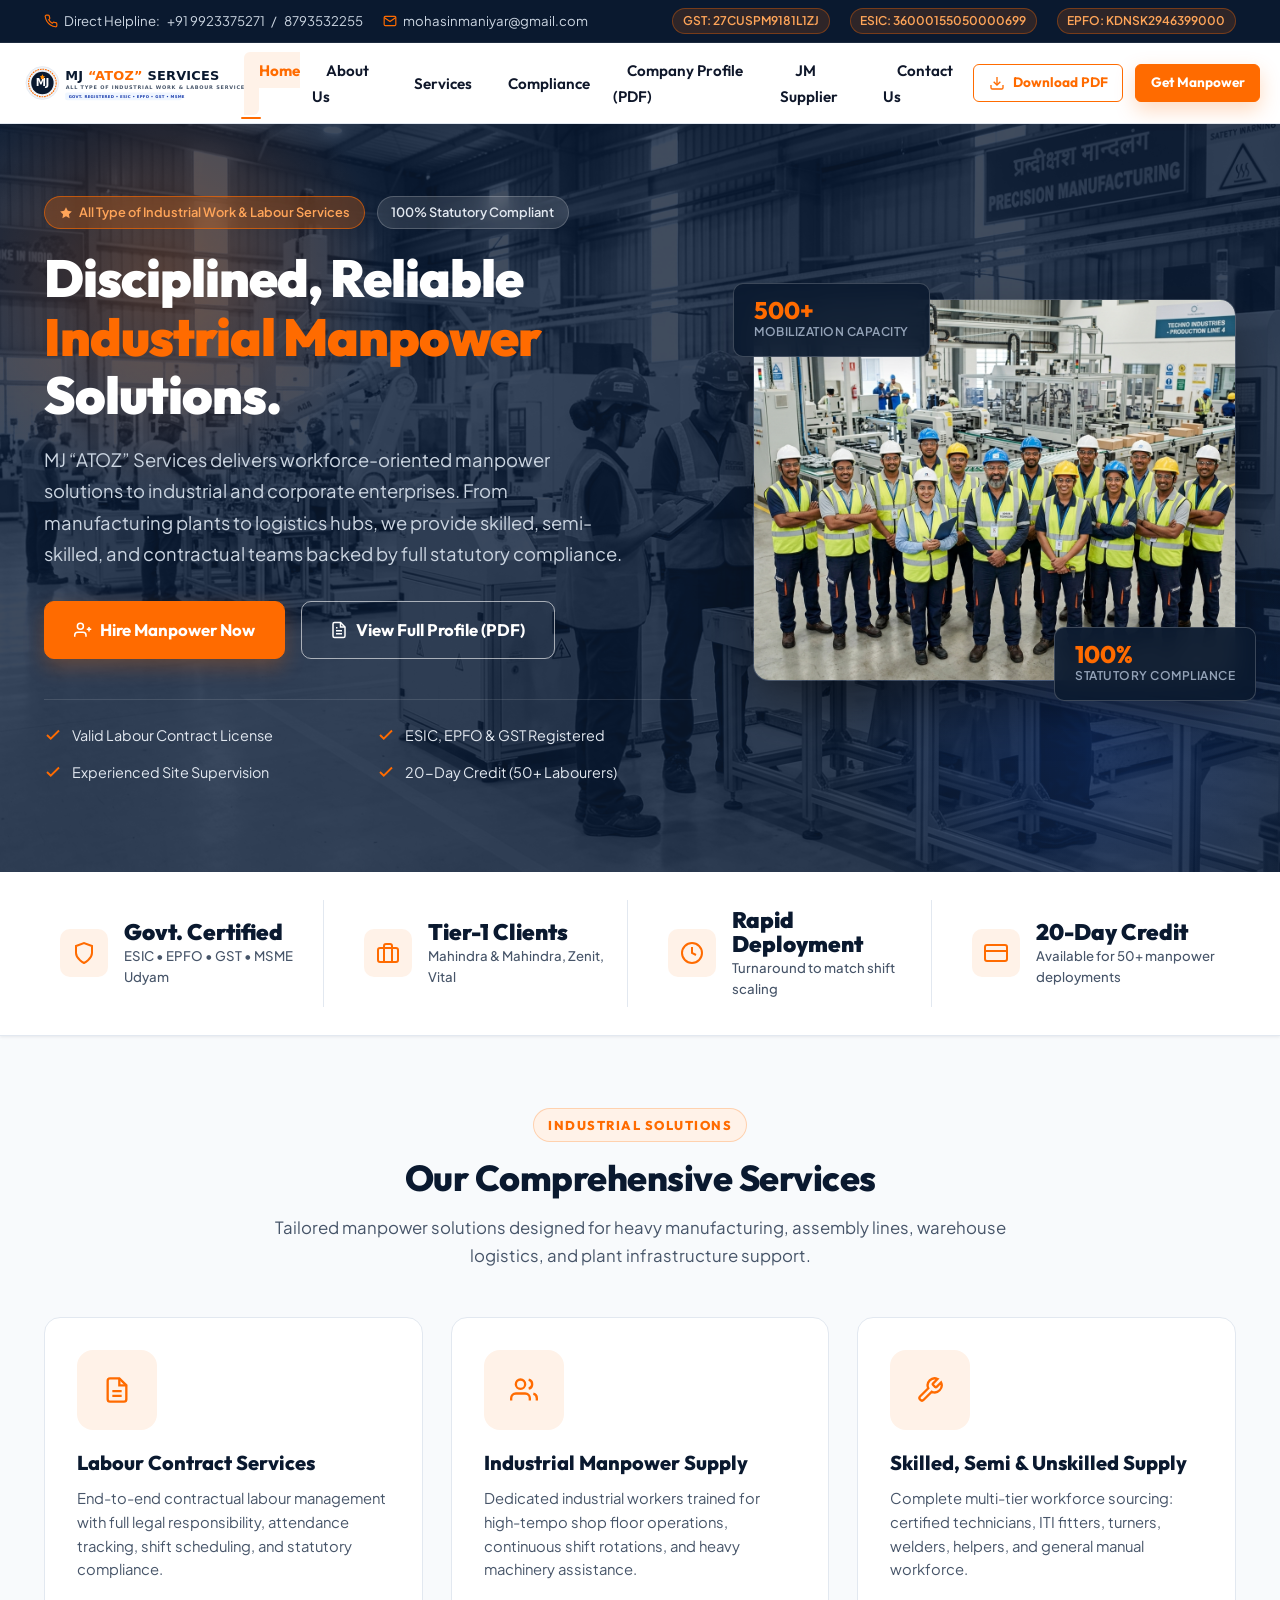
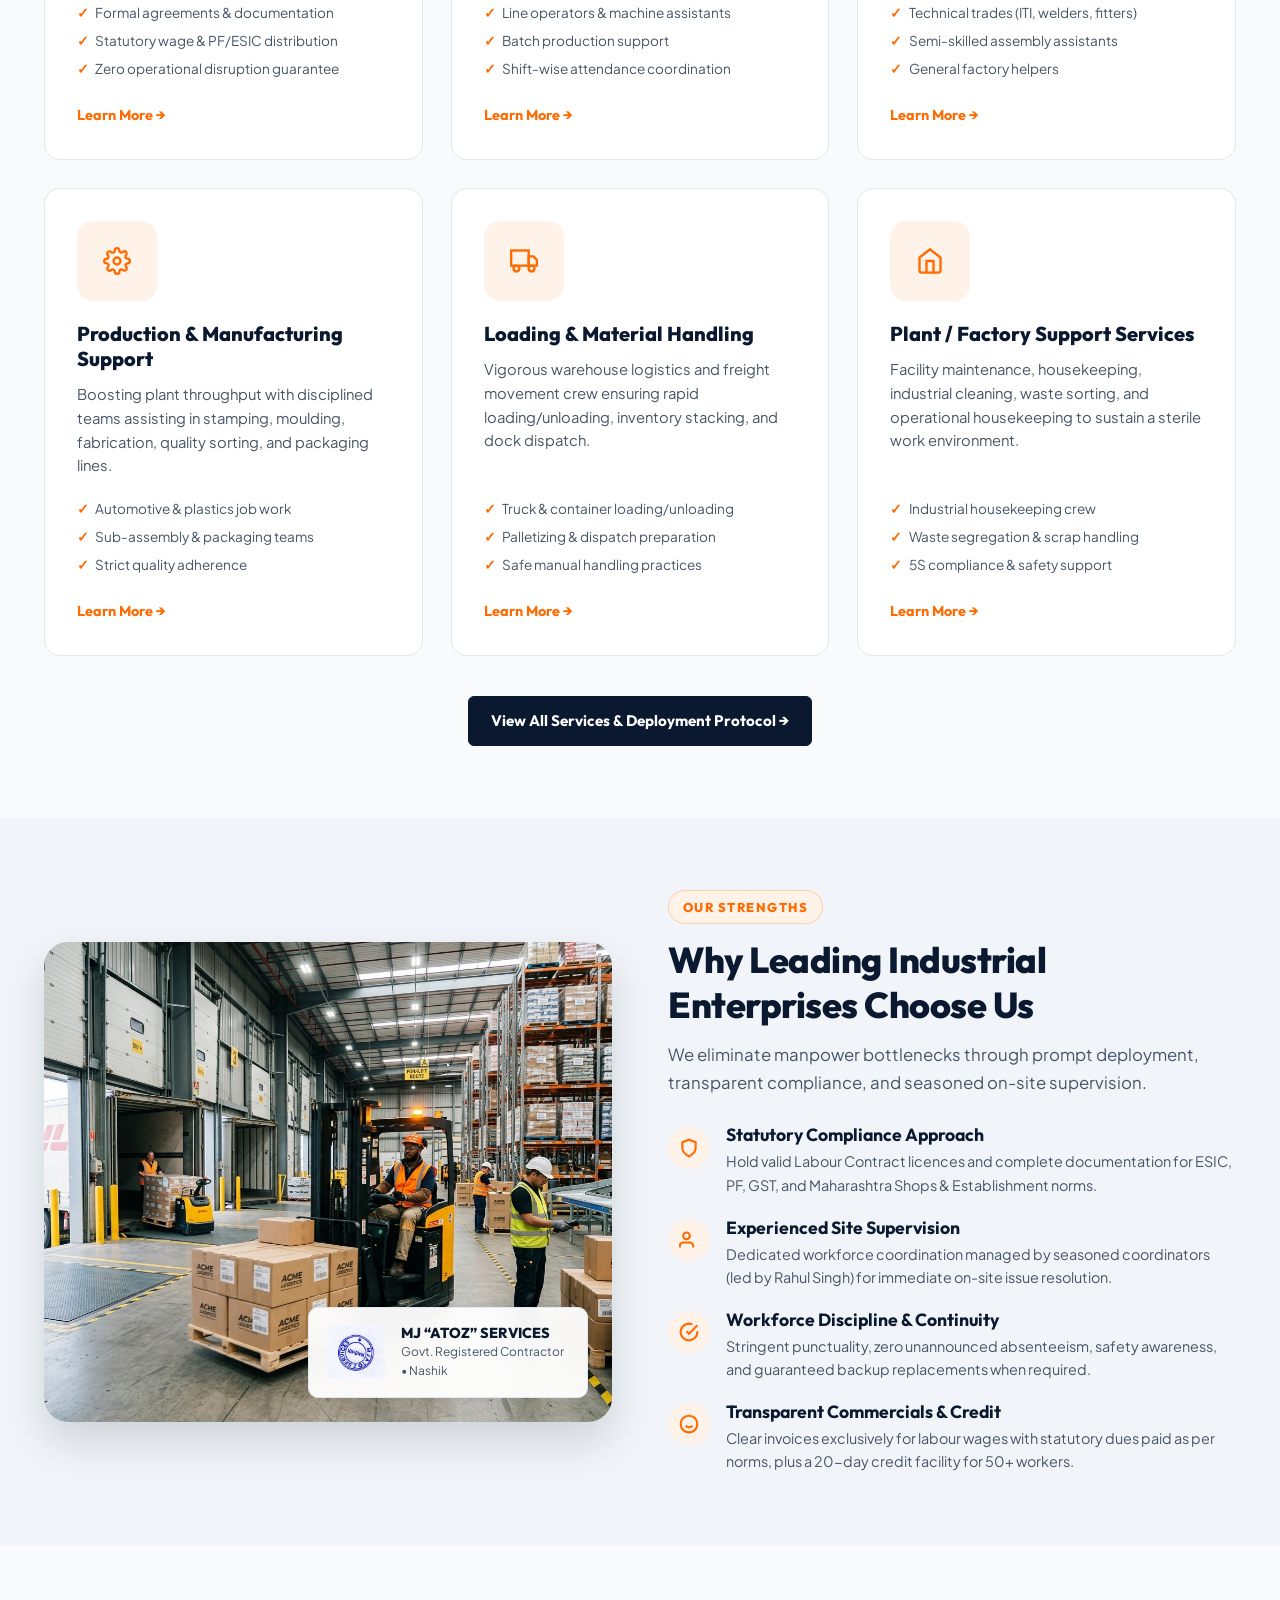
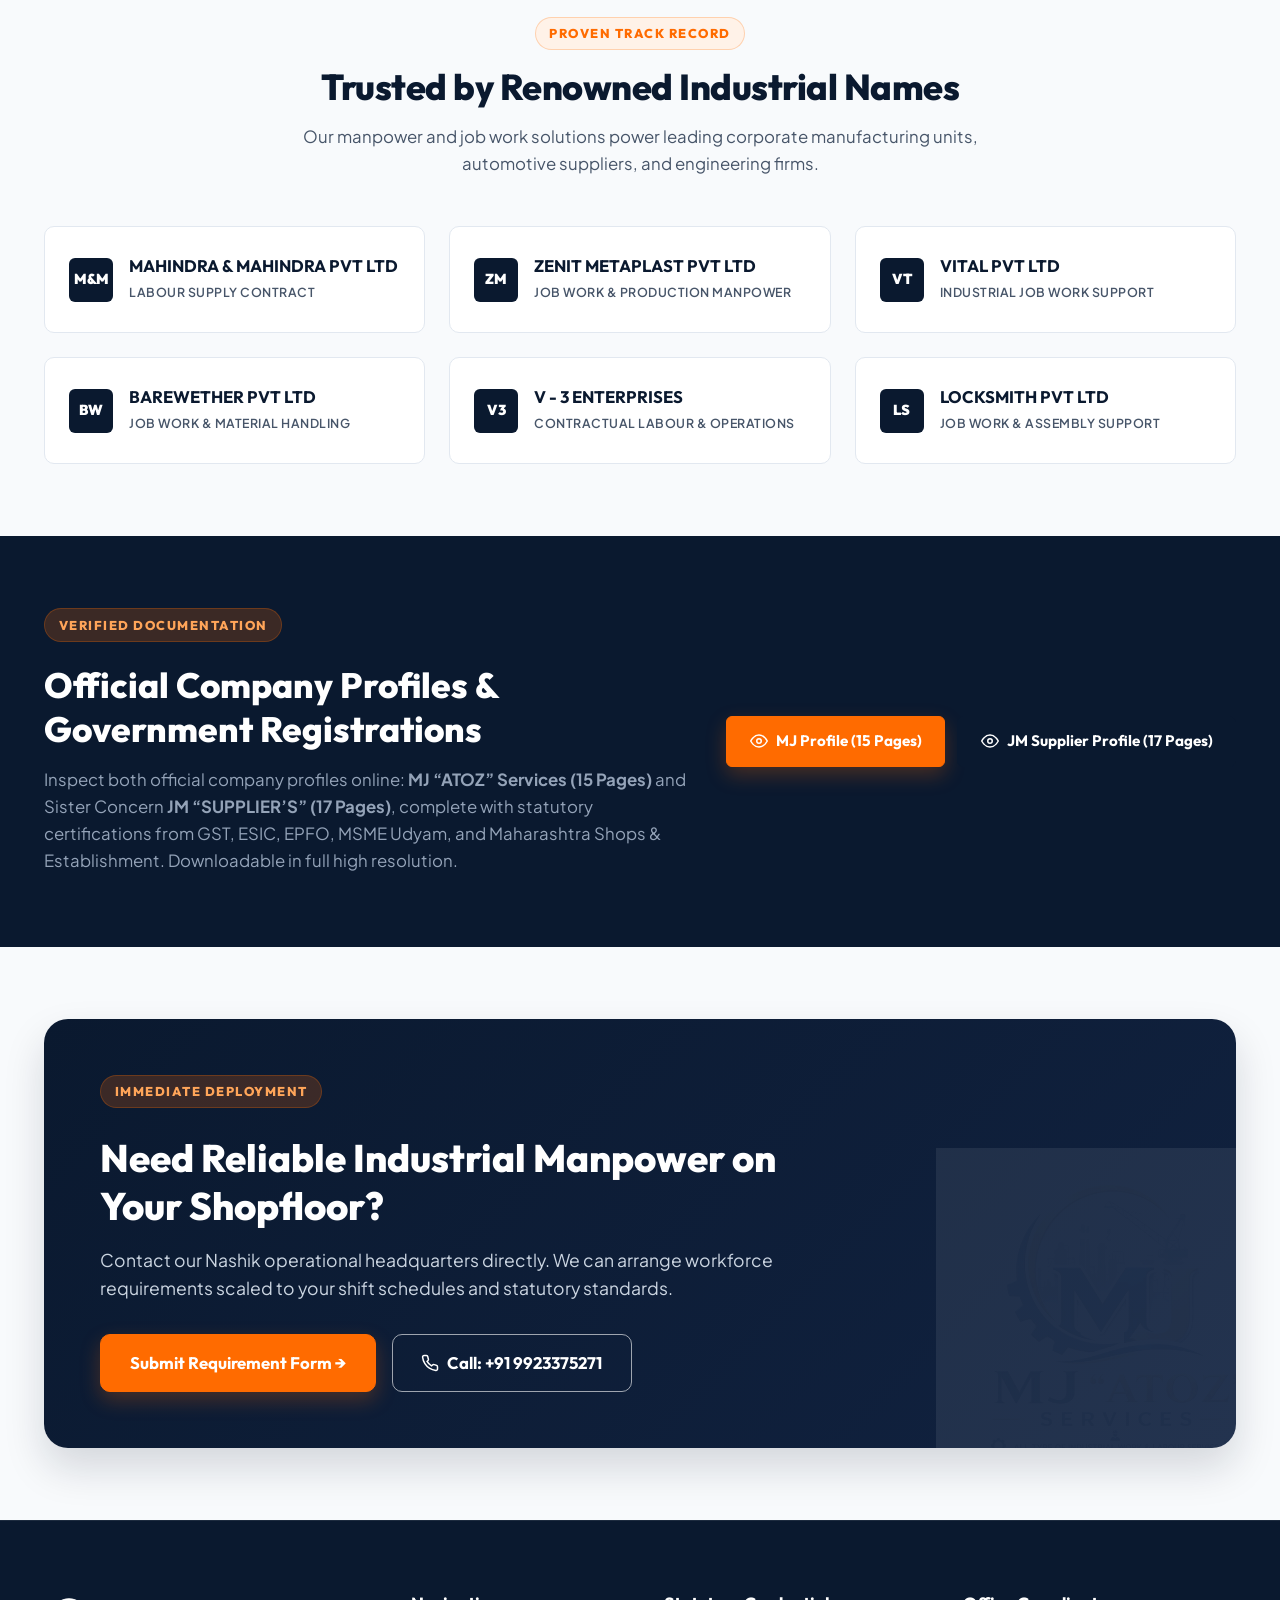
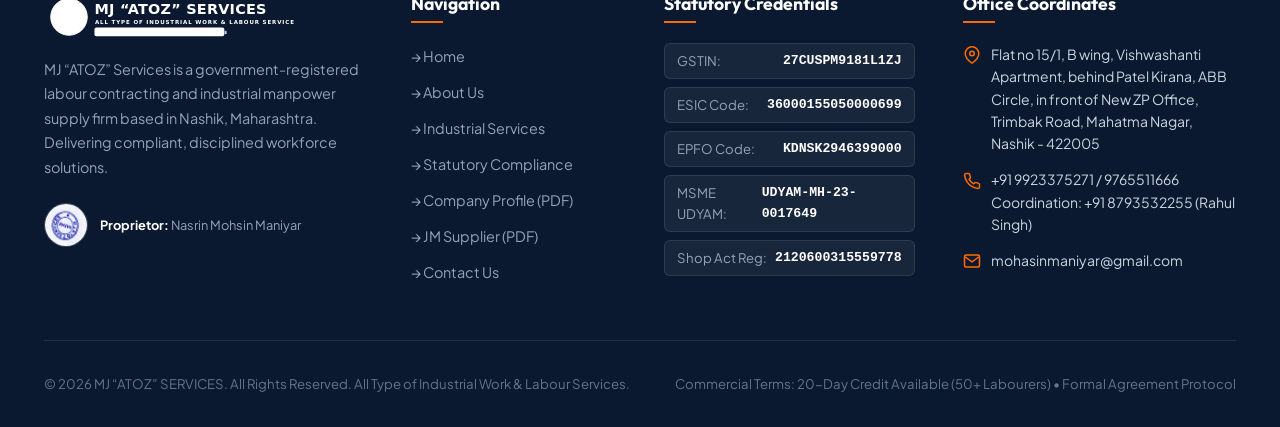
==== commit 60d4baf6: "Add JM Supplier tab with native PDF stream, sister concern profile, and contact card" ====
--- a/index.html
+++ b/index.html
@@ -45,6 +45,7 @@
           <li><a href="services.html" class="nav-link">Services</a></li>
           <li><a href="compliance.html" class="nav-link">Compliance</a></li>
           <li><a href="company-profile.html" class="nav-link">Company Profile (PDF)</a></li>
+          <li><a href="jm-supplier.html" class="nav-link">JM Supplier</a></li>
           <li><a href="contact.html" class="nav-link">Contact Us</a></li>
         </ul>
       </nav>
@@ -76,6 +77,7 @@
       <li><a href="services.html" class="nav-link">Services</a></li>
       <li><a href="compliance.html" class="nav-link">Compliance &amp; Certificates</a></li>
       <li><a href="company-profile.html" class="nav-link">Company Profile (PDF)</a></li>
+      <li><a href="jm-supplier.html" class="nav-link">JM Supplier (Sister Concern)</a></li>
       <li><a href="contact.html" class="nav-link">Contact Us</a></li>
     </ul>
     <div style="margin-top: auto; display: flex; flex-direction: column; gap: 0.75rem;">
@@ -458,20 +460,20 @@
         <div style="display: flex; justify-content: space-between; align-items: center; flex-wrap: wrap; gap: 2rem;">
           <div style="max-width: 650px;">
             <span class="section-tag" style="background: rgba(255, 107, 0, 0.2); color: #FFA559;">Verified Documentation</span>
-            <h2 style="font-size: 2.2rem; color: #FFFFFF; margin: 0.5rem 0 1rem;">Official Company Profile &amp; Government Registrations</h2>
+            <h2 style="font-size: 2.2rem; color: #FFFFFF; margin: 0.5rem 0 1rem;">Official Company Profiles &amp; Government Registrations</h2>
             <p style="color: #94A3B8; font-size: 1.05rem; line-height: 1.6;">
-              Inspect the complete 15-page official document online including statutory certifications from ESIC, EPFO, GST (Form REG-06), MSME Udyam, and Maharashtra Shops &amp; Establishment. Downloadable in full high resolution.
+              Inspect both official company profiles online: <strong>MJ “ATOZ” Services (15 Pages)</strong> and Sister Concern <strong>JM “SUPPLIER’S” (17 Pages)</strong>, complete with statutory certifications from GST, ESIC, EPFO, MSME Udyam, and Maharashtra Shops &amp; Establishment. Downloadable in full high resolution.
             </p>
           </div>
 
-          <div style="display: flex; gap: 1rem; flex-wrap: wrap;">
-            <a href="company-profile.html" class="btn btn-lg btn-primary">
+          <div style="display: flex; gap: 0.75rem; flex-wrap: wrap;">
+            <a href="company-profile.html" class="btn btn-primary">
               <svg width="18" height="18" viewBox="0 0 24 24" fill="none" stroke="currentColor" stroke-width="2"><path d="M1 12s4-8 11-8 11 8 11 8-4 8-11 8-11-8-11-8z"/><circle cx="12" cy="12" r="3"/></svg>
-              View Online (15 Pages)
+              MJ Profile (15 Pages)
             </a>
-            <a href="assets/docs/MJ_AtoZ_Services_Company_Profile.pdf" download class="btn btn-lg btn-outline-white">
-              <svg width="18" height="18" viewBox="0 0 24 24" fill="none" stroke="currentColor" stroke-width="2"><path d="M21 15v4a2 2 0 0 1-2 2H5a2 2 0 0 1-2-2v-4"/><polyline points="7 10 12 15 17 10"/><line x1="12" y1="15" x2="12" y2="3"/></svg>
-              Download PDF (2.2 MB)
+            <a href="jm-supplier.html" class="btn btn-secondary">
+              <svg width="18" height="18" viewBox="0 0 24 24" fill="none" stroke="currentColor" stroke-width="2"><path d="M1 12s4-8 11-8 11 8 11 8-4 8-11 8-11-8-11-8z"/><circle cx="12" cy="12" r="3"/></svg>
+              JM Supplier Profile (17 Pages)
             </a>
           </div>
         </div>
@@ -534,6 +536,7 @@
             <li><a href="services.html">&rarr; Industrial Services</a></li>
             <li><a href="compliance.html">&rarr; Statutory Compliance</a></li>
             <li><a href="company-profile.html">&rarr; Company Profile (PDF)</a></li>
+            <li><a href="jm-supplier.html">&rarr; JM Supplier (PDF)</a></li>
             <li><a href="contact.html">&rarr; Contact Us</a></li>
           </ul>
         </div>
--- a/assets/css/style.css
+++ b/assets/css/style.css
@@ -1852,6 +1852,32 @@
    Responsive Breakpoints & Mobile Overhauls
    ========================================================================== */
 
+@media (max-width: 1180px) {
+  .nav-menu {
+    gap: 0.2rem;
+  }
+  .nav-link {
+    font-size: 0.88rem;
+    padding: 0.45rem 0.55rem;
+  }
+  .nav-cta {
+    display: none;
+  }
+}
+
+@media (max-width: 991px) {
+  .nav-menu, .nav-cta {
+    display: none;
+  }
+  .mobile-nav-toggle {
+    display: inline-flex;
+    align-items: center;
+    justify-content: center;
+    min-width: 44px;
+    min-height: 44px;
+  }
+}
+
 @media (max-width: 1024px) {
   .hero-grid {
     grid-template-columns: 1fr;
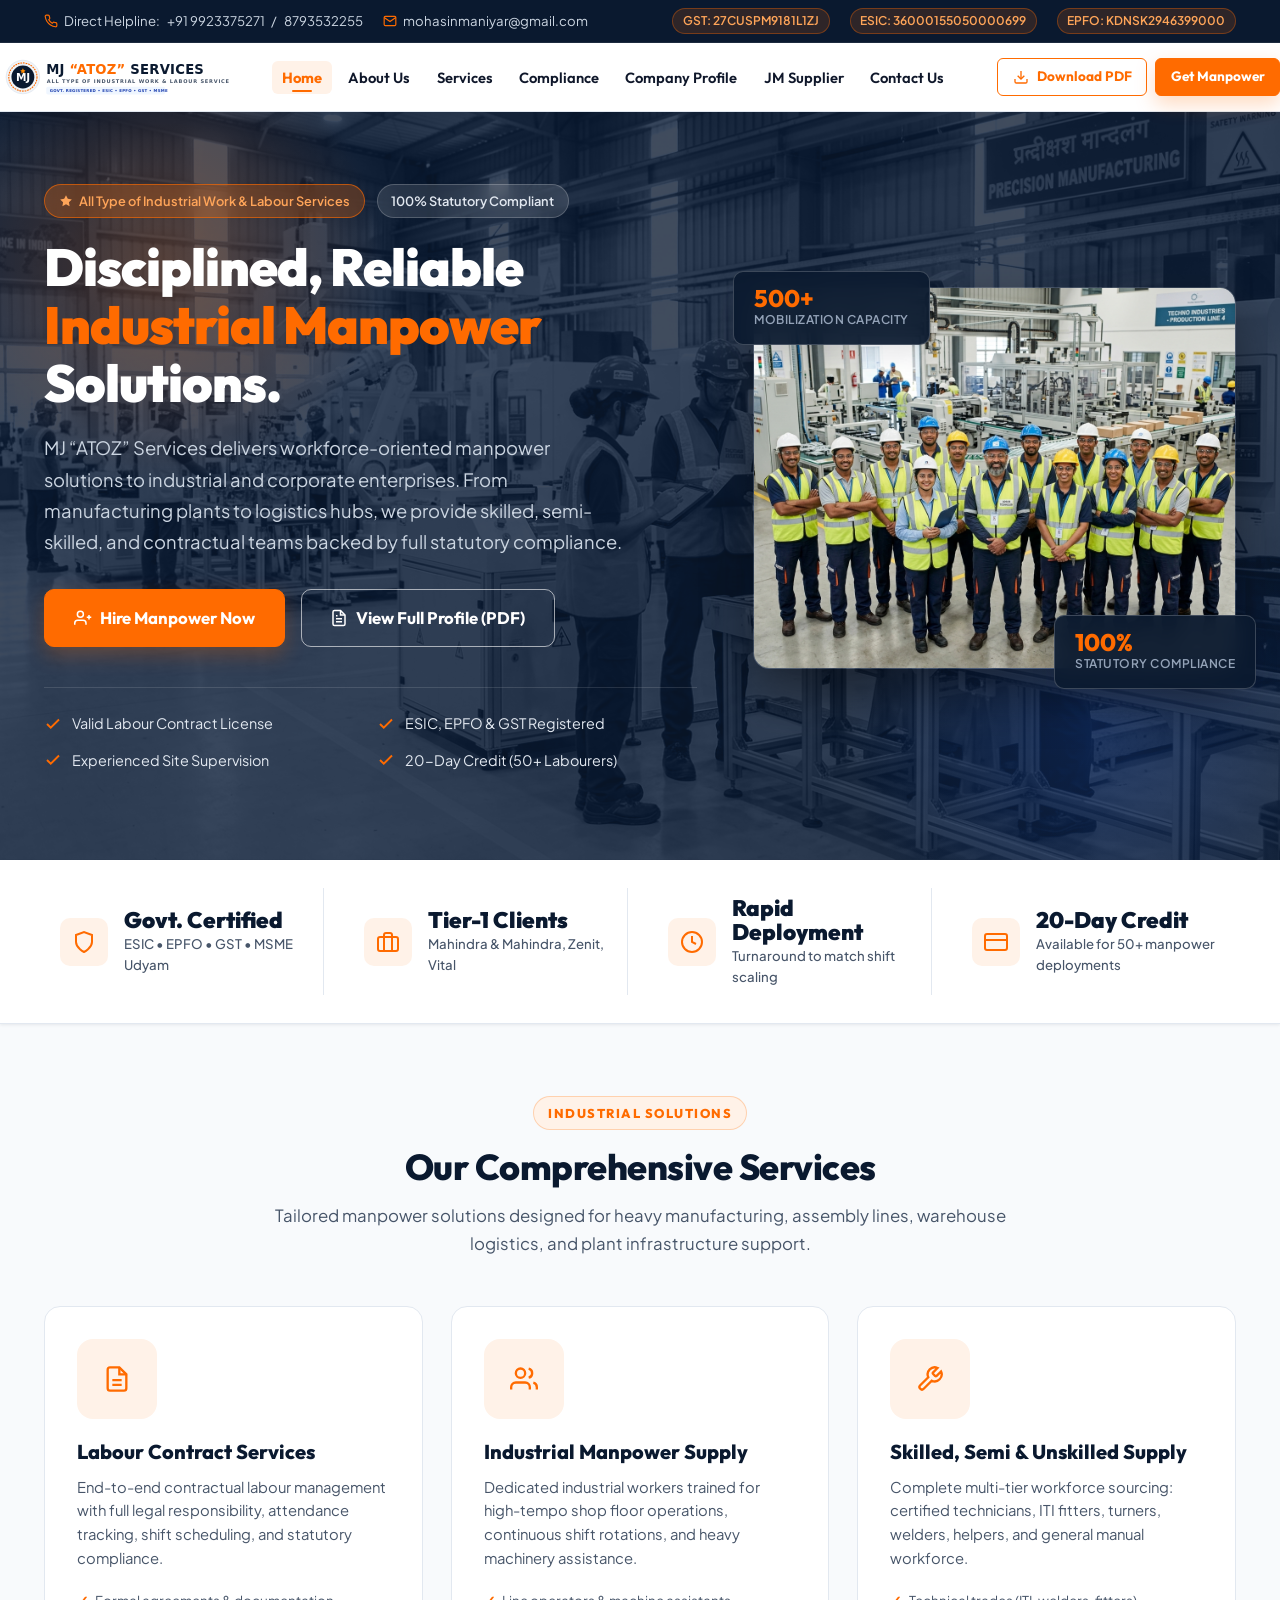
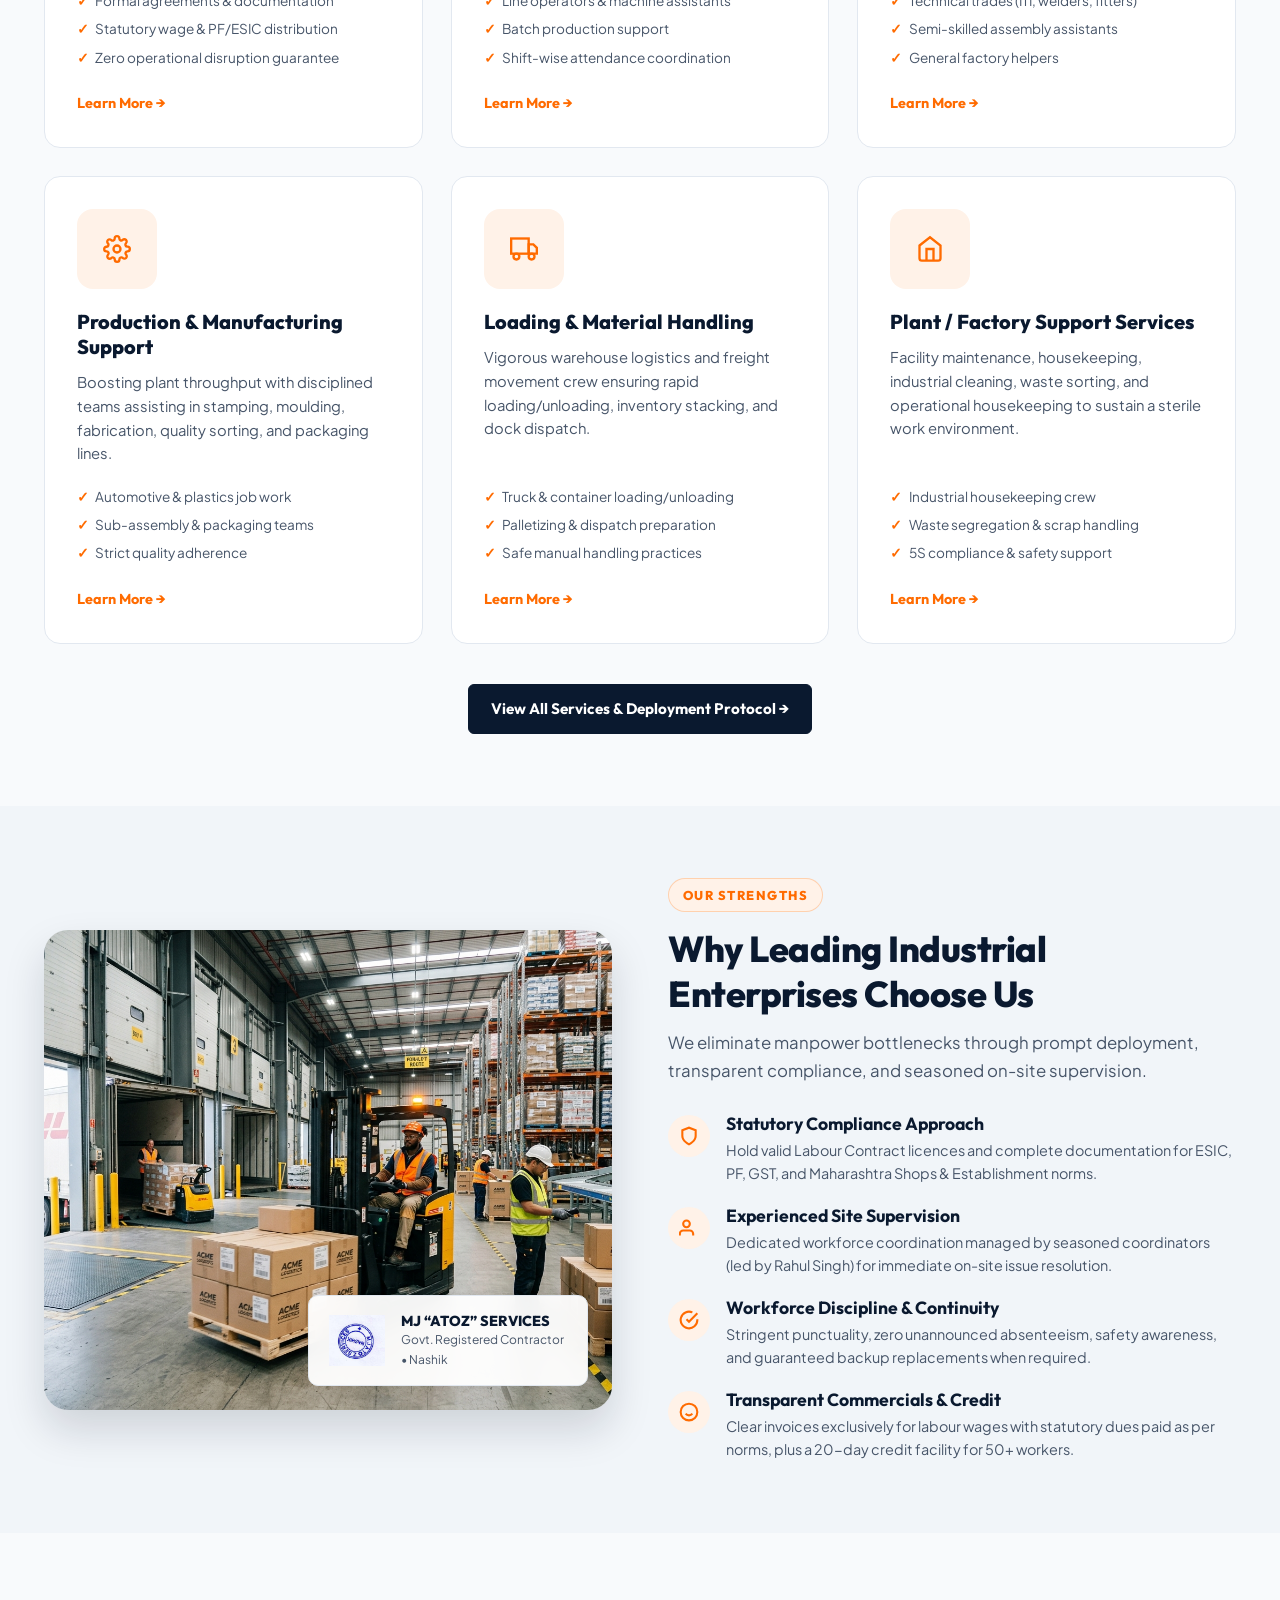
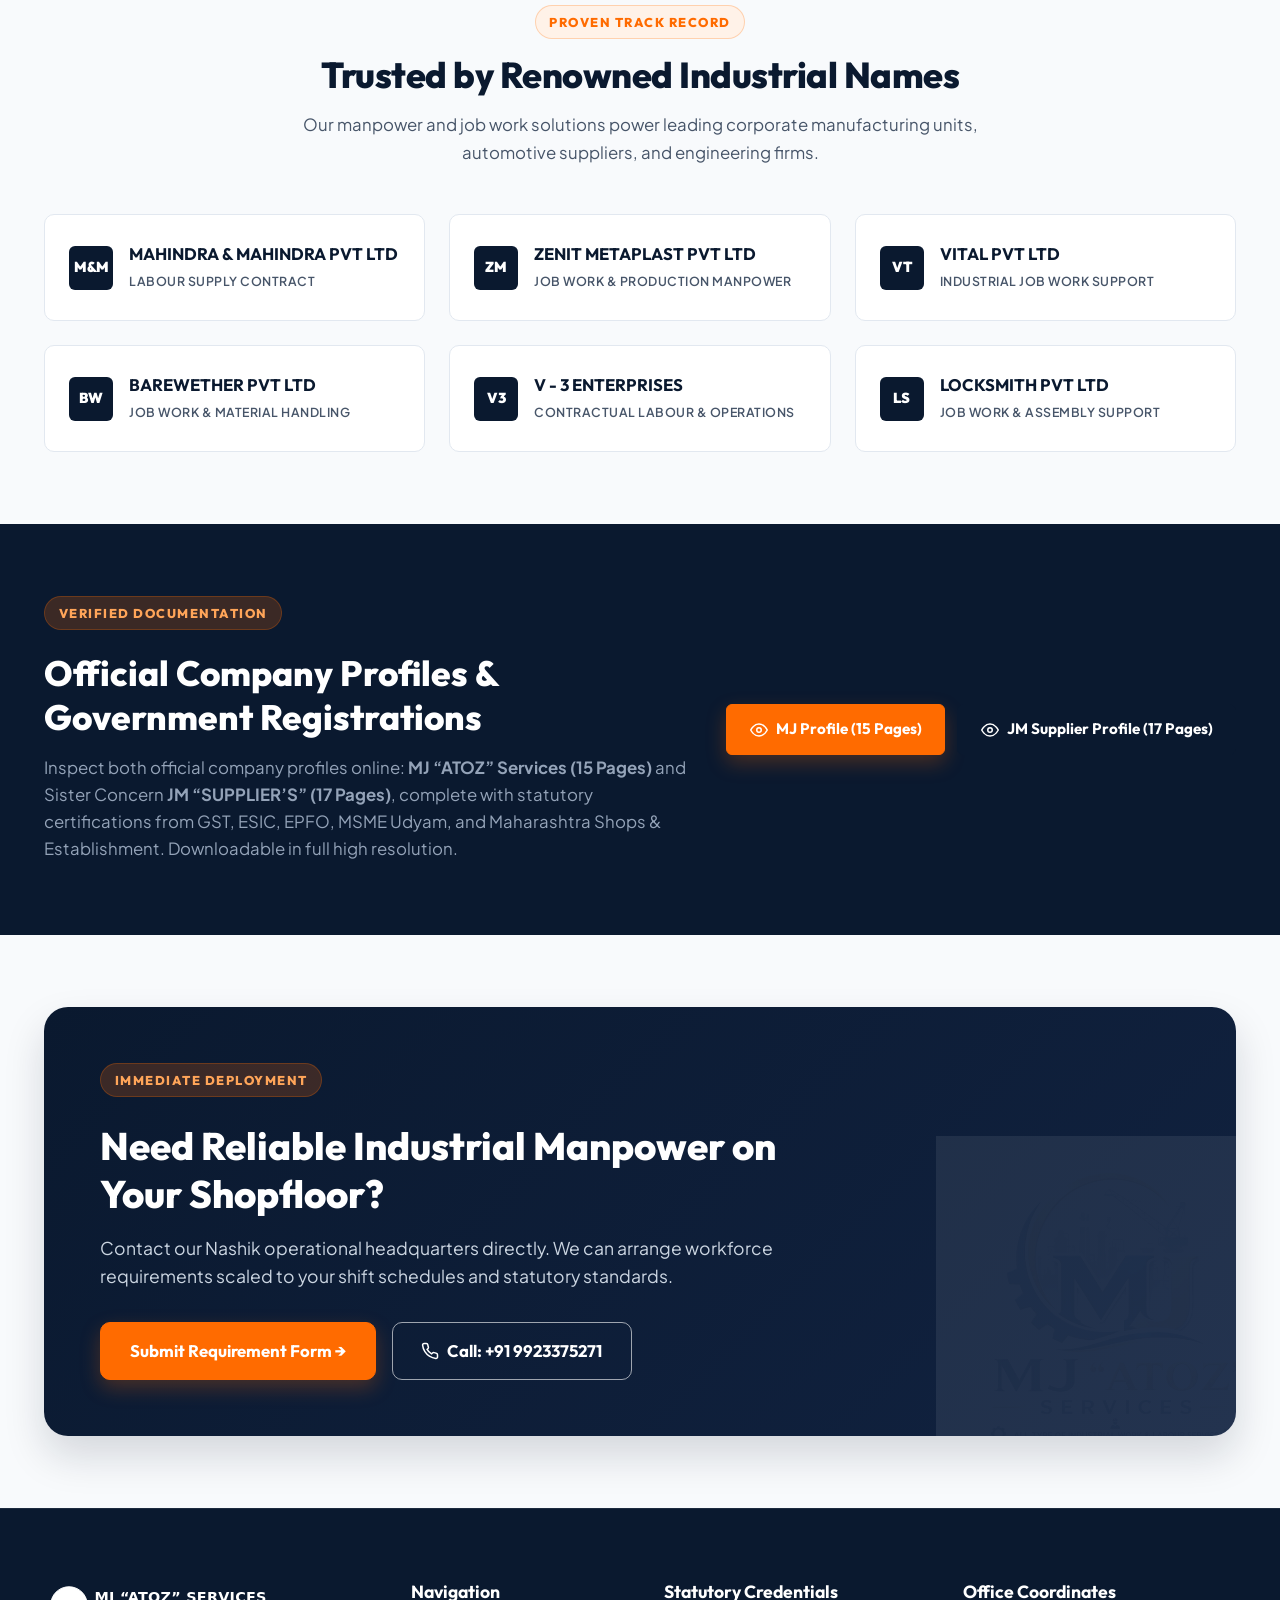
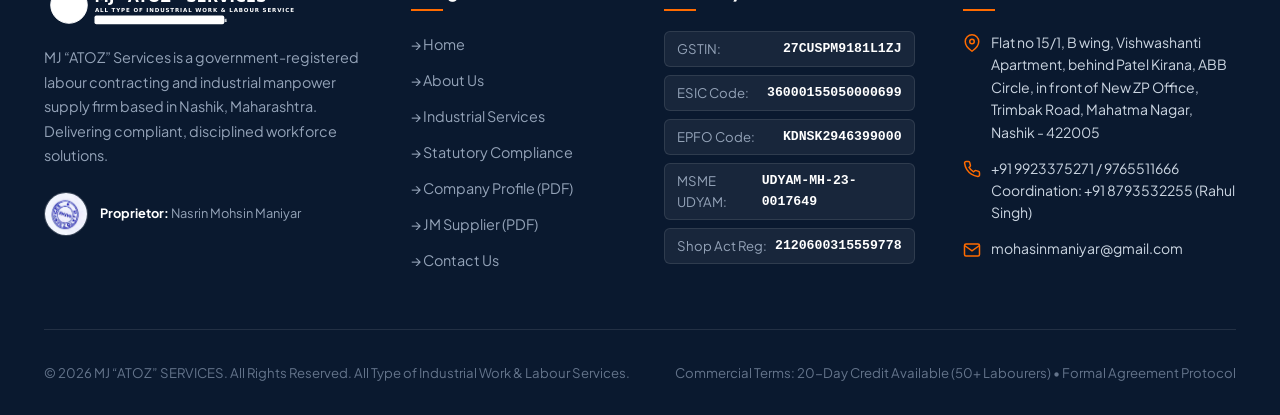
==== commit c4623957: "Fix navigation menu breaking: add white-space nowrap, expand header max-width, streamline labels" ====
--- a/index.html
+++ b/index.html
@@ -44,7 +44,7 @@
           <li><a href="about.html" class="nav-link">About Us</a></li>
           <li><a href="services.html" class="nav-link">Services</a></li>
           <li><a href="compliance.html" class="nav-link">Compliance</a></li>
-          <li><a href="company-profile.html" class="nav-link">Company Profile (PDF)</a></li>
+          <li><a href="company-profile.html" class="nav-link">Company Profile</a></li>
           <li><a href="jm-supplier.html" class="nav-link">JM Supplier</a></li>
           <li><a href="contact.html" class="nav-link">Contact Us</a></li>
         </ul>
--- a/assets/css/style.css
+++ b/assets/css/style.css
@@ -177,44 +177,52 @@
 }
 
 .site-header.scrolled {
-  box-shadow: var(--shadow-md);
+  box-shadow: var(--shadow-sm);
   background: rgba(255, 255, 255, 0.98);
 }
 
+.site-header .container {
+  max-width: 1420px;
+}
+
 .header-inner {
   display: flex;
   justify-content: space-between;
   align-items: center;
-  padding: 0.85rem 0;
+  padding: 0.75rem 0;
+  gap: 1rem;
 }
 
 .brand-logo {
   display: flex;
   align-items: center;
   gap: 0.75rem;
+  flex-shrink: 0;
 }
 
 .brand-logo img {
-  height: 48px;
+  height: 44px;
   width: auto;
 }
 
 .nav-menu {
   display: flex;
   align-items: center;
-  gap: 0.5rem;
+  gap: 0.35rem;
   list-style: none;
+  flex-shrink: 0;
 }
 
 .nav-link {
   font-family: var(--font-heading);
-  font-size: 0.95rem;
+  font-size: 0.92rem;
   font-weight: 600;
   color: var(--text-main);
-  padding: 0.55rem 0.9rem;
+  padding: 0.45rem 0.65rem;
   border-radius: var(--radius-sm);
   transition: all var(--transition-fast);
   position: relative;
+  white-space: nowrap;
 }
 
 .nav-link:hover {
@@ -231,7 +239,7 @@
 .nav-link.active::after {
   content: '';
   position: absolute;
-  bottom: -4px;
+  bottom: 2px;
   left: 50%;
   transform: translateX(-50%);
   width: 20px;
@@ -243,7 +251,12 @@
 .nav-cta {
   display: flex;
   align-items: center;
-  gap: 0.75rem;
+  gap: 0.5rem;
+  flex-shrink: 0;
+}
+
+.nav-cta .btn {
+  white-space: nowrap;
 }
 
 /* Mobile Toggle */
@@ -1852,20 +1865,24 @@
    Responsive Breakpoints & Mobile Overhauls
    ========================================================================== */
 
-@media (max-width: 1180px) {
+@media (max-width: 1240px) {
   .nav-menu {
     gap: 0.2rem;
   }
   .nav-link {
     font-size: 0.88rem;
-    padding: 0.45rem 0.55rem;
-  }
+    padding: 0.45rem 0.5rem;
+  }
+}
+
+@media (max-width: 1100px) {
   .nav-cta {
     display: none;
   }
 }
 
-@media (max-width: 991px) {
+@media (max-width: 1024px) {
+  /* Navigation switch to drawer */
   .nav-menu, .nav-cta {
     display: none;
   }
@@ -1876,9 +1893,7 @@
     min-width: 44px;
     min-height: 44px;
   }
-}
-
-@media (max-width: 1024px) {
+
   .hero-grid {
     grid-template-columns: 1fr;
     gap: 2.5rem;
